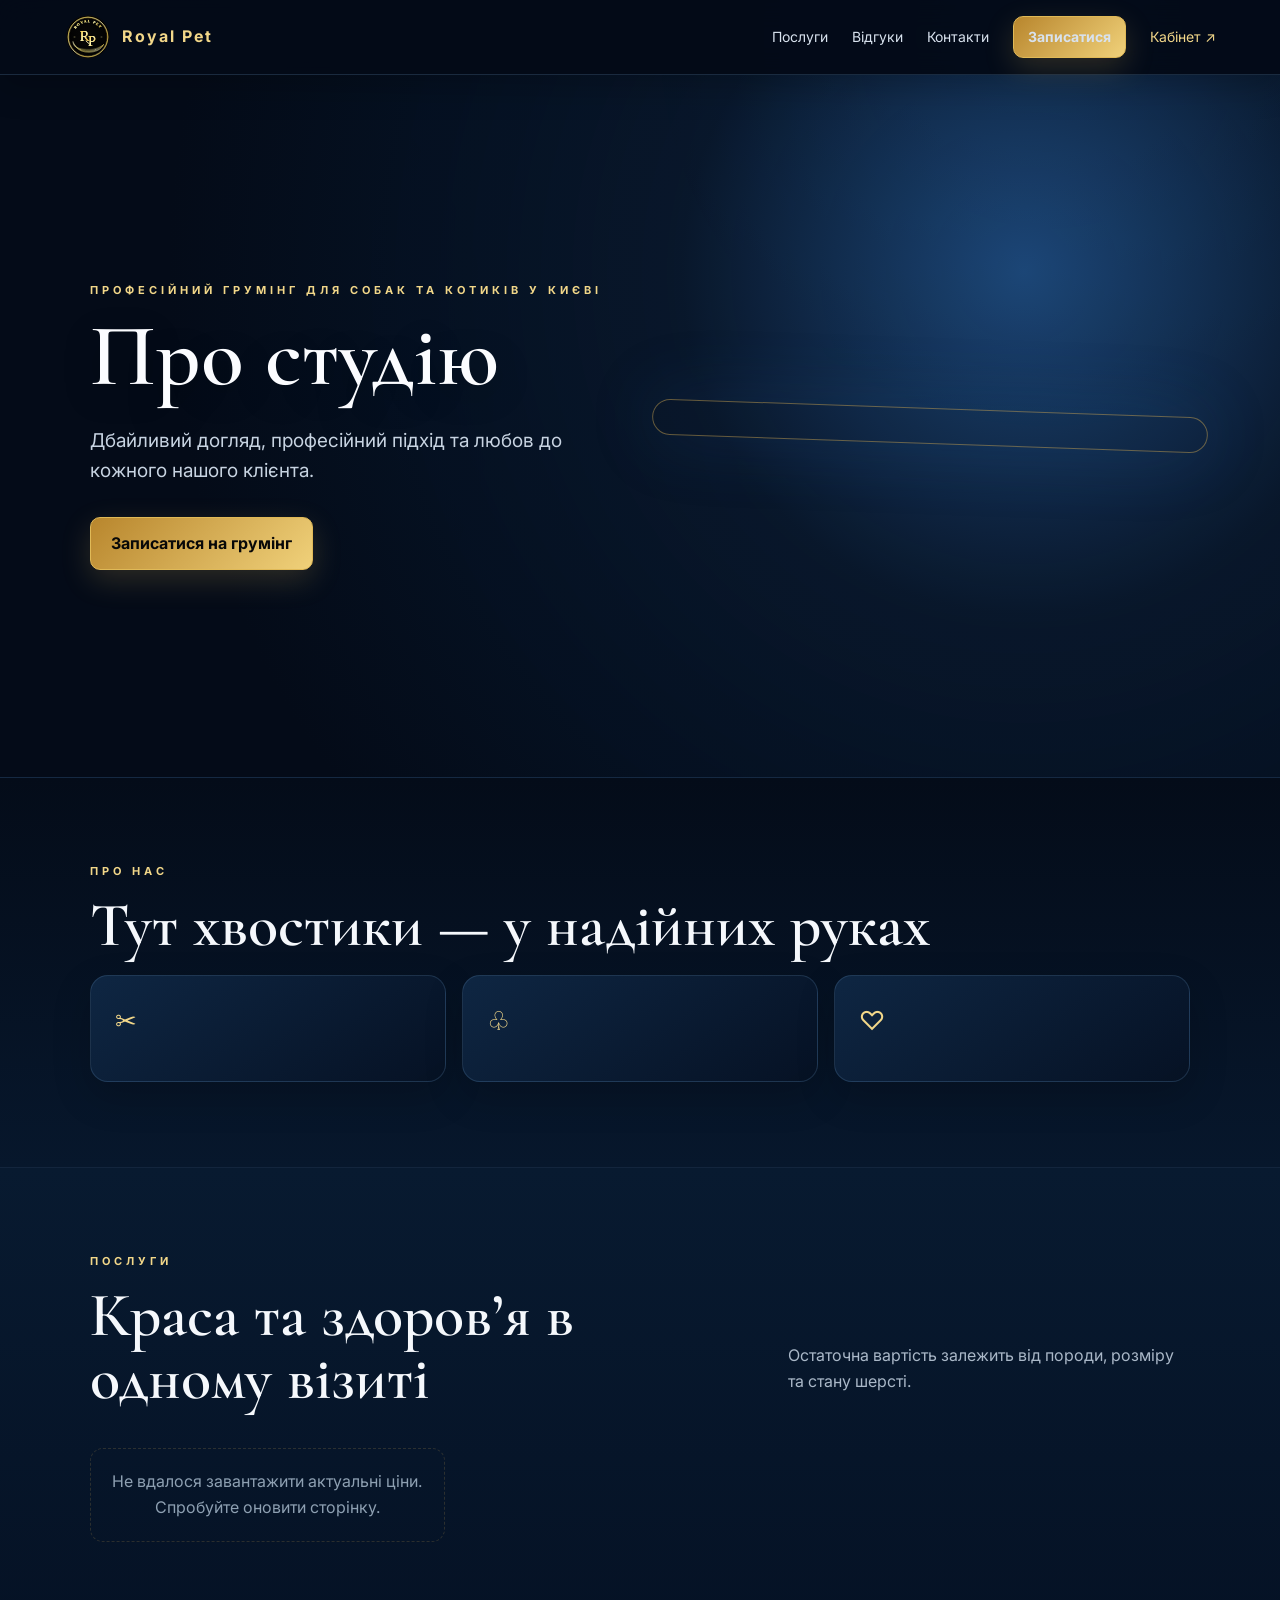
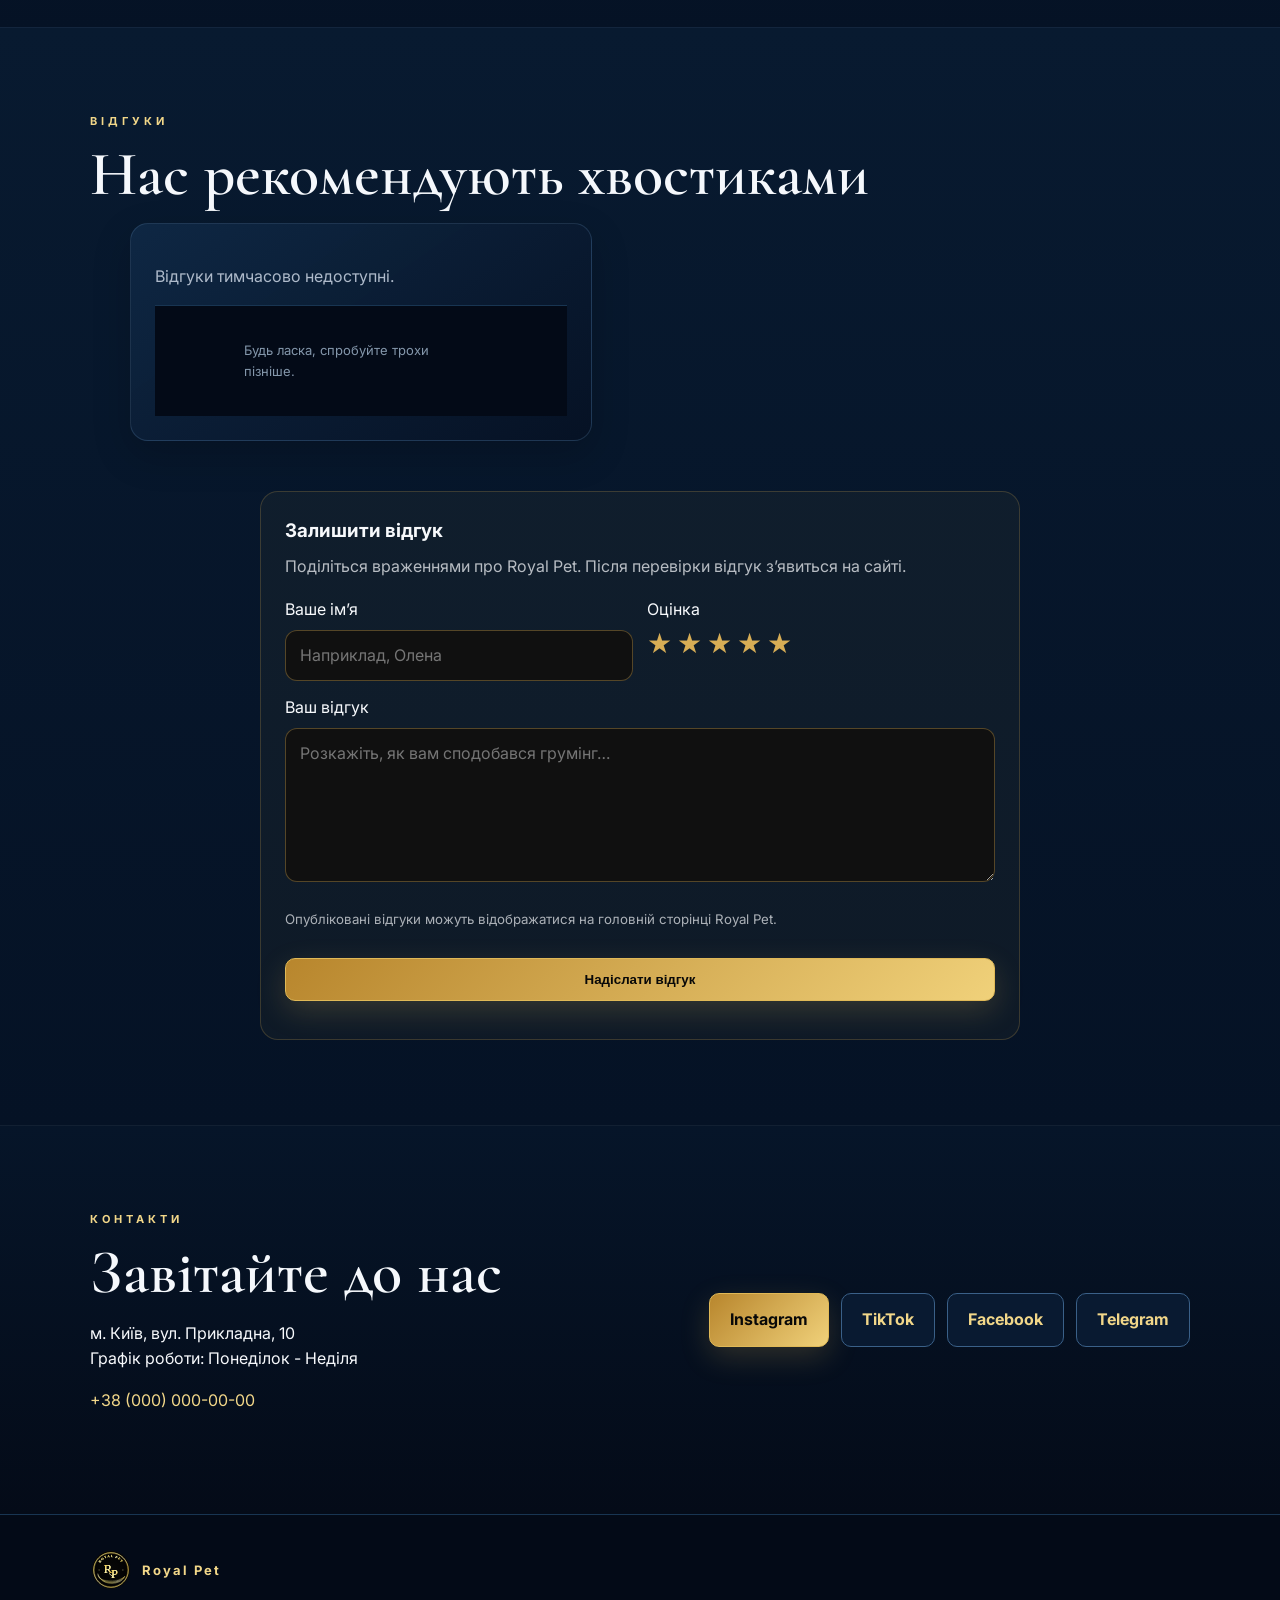
==== index.html @ cdf6d968 "Use the new Royal Pet logo consistently on the site" ====
<!doctype html><html lang="uk"><head><meta charset="utf-8"><meta name="viewport" content="width=device-width,initial-scale=1"><meta name="description" content="Royal Pet — професійний грумінг для собак та котиків у Києві. Дбайливий догляд, професійний підхід та запис онлайн."><meta name="theme-color" content="#040B18"><meta name="color-scheme" content="dark"><link rel="canonical" href="./"><link rel="icon" href="assets/royal-pet-logo.svg" type="image/svg+xml"><title>Royal Pet — грумінг-студія для собак та котиків у Києві</title><link rel="stylesheet" href="style.css"><link rel="stylesheet" href="sapphire-home.css"><link rel="stylesheet" href="services/services-pages.css"></head><body><header class="header"><a class="logo" href="#home" aria-label="На головну"><img src="assets/royal-pet-logo.svg" alt="Royal Pet" decoding="async"><span data-site-name>Royal Pet</span></a><button class="menu-button" aria-label="Відкрити меню" aria-expanded="false">☰</button><nav class="nav" aria-label="Основна навігація"><a href="#services">Послуги</a><a href="#reviews">Відгуки</a><a href="#contacts">Контакти</a><a class="button button-small" href="booking/">Записатися</a><a class="cabinet-link" href="cabinet/">Кабінет ↗</a></nav></header><main><section class="hero" id="home"><div class="hero-copy"><p class="eyebrow"><span data-home-subtitle>Професійний грумінг для собак та котиків</span> <span data-site-location>у Києві</span></p><h1 data-home-title>Грумінг, який дарує улюбленцю красу та комфорт.</h1><p class="lead" data-home-description>Дбайливий догляд, професійний підхід та любов до кожного нашого клієнта.</p><div class="hero-actions"><a class="button" data-home-button href="booking/">Записатися на грумінг</a></div></div><div class="hero-photo"><div class="hero-photo-placeholder" aria-label="Головне фото Royal Pet"></div></div></section><section class="section about" aria-labelledby="about-title"><div><p class="eyebrow" data-about-label>Про нас</p><h2 id="about-title" data-about-title>Тут хвостики — у надійних руках</h2></div><p class="section-text" data-about-text>Дбайливий догляд та професійний підхід.</p><div class="benefits"><article><div class="icon">✂</div><h3>Професійний догляд</h3><p>Акуратний грумінг з увагою до деталей.</p></article><article><div class="icon">♧</div><h3>Комфорт улюбленця</h3><p>Спокійна атмосфера та делікатний підхід.</p></article><article><div class="icon">♡</div><h3>Любов до кожного</h3><p>Піклуємося про хвостик так, як про свого.</p></div></section><section class="section tint" id="services" aria-labelledby="services-title"><div class="section-heading"><div><p class="eyebrow">Послуги</p><h2 id="services-title">Краса та здоров’я в одному візиті</h2></div><p>Остаточна вартість залежить від породи, розміру та стану шерсті.</p></div><div class="service-grid" data-services><article class="service-card"><div class="service-card-content"><h3>Завантаження послуг…</h3><p>Завантажуємо актуальні послуги Royal Pet.</p></div></article></div></section><section class="section testimonials tint" id="reviews" aria-labelledby="reviews-title"><p class="eyebrow">Відгуки</p><h2 id="reviews-title">Нас рекомендують хвостиками</h2><div class="review-grid" data-reviews><blockquote class="review-card"><p>Завантажуємо відгуки…</p></blockquote></div></section><section class="section contact" id="contacts" aria-labelledby="contacts-title"><div><p class="eyebrow">Контакти</p><h2 id="contacts-title">Завітайте до нас</h2><p data-contact-text>Будемо раді бачити вас та вашого улюбленця.</p><p><span data-contact-address-label>Адреса:</span> <span data-site-address>м. Київ, вул. Прикладна, 10</span><br><span data-contact-hours-label>Графік:</span> <span data-contact-hours-day>Понеділок - Неділя</span></p><p><span data-contact-phone-label>Телефон:</span> <a data-site-phone href="tel:+380000000000">+38 (000) 000-00-00</a></p></div><div class="contact-actions"><a class="button" data-site-instagram href="https://instagram.com" target="_blank" rel="noopener">Instagram</a><a class="outline-button" data-site-tiktok href="#" target="_blank" rel="noopener">TikTok</a><a class="outline-button" data-site-facebook href="#" target="_blank" rel="noopener">Facebook</a><a class="outline-button" data-site-telegram href="https://t.me" target="_blank" rel="noopener">Telegram</a></div></section></main><footer><a class="logo" href="#home"><img src="assets/royal-pet-logo.svg" alt="Royal Pet" decoding="async"><span data-site-name>Royal Pet</span></a><p data-footer-text>Royal Pet — грумінг-студія</p><p data-footer-description>Професійний догляд для собак та котиків.</p><p data-footer-copyright>© Royal Pet</p></footer><script>window.ROYAL_PET_ADMIN_API='https://royal-pet-admin-api.dolanhash1.workers.dev';</script><script src="review-form.js?v=2"></script><script src="home-live-sync.js?v=7"></script><script src="home-reviews.js?v=1"></script><script src="services/home-services-tabs.js?v=7"></script><script src="mobile-site-actions.js?v=2"></script></body></html>
---- style.css ----
@import url('https://fonts.googleapis.com/css2?family=Cormorant+Garamond:wght@500;600;700&family=Inter:wght@400;500;600;700&display=swap');
:root{--bg:#070707;--surface:#101010;--surface2:#151515;--line:#29231a;--text:#f6f0e3;--muted:#a9a094;--gold:#d7ad55;--gold2:#f2d789;--coral:#d7ad55;--sage-dark:#070707;--primary:#070707;--accent:#d7ad55}*{box-sizing:border-box}html{scroll-behavior:smooth}body{margin:0;background:var(--bg);color:var(--text);font-family:Inter,Arial,sans-serif;line-height:1.6}a{color:inherit}.header{position:sticky;top:0;z-index:20;display:flex;align-items:center;justify-content:space-between;padding:13px 5vw;background:#070707eF;border-bottom:1px solid var(--line);backdrop-filter:blur(14px)}.logo{display:flex;align-items:center;gap:10px;text-decoration:none;color:var(--gold2);font-weight:700;letter-spacing:2px}.logo img{width:48px;height:48px;object-fit:contain;border-radius:50%}.nav{display:flex;align-items:center;gap:24px}.nav a{text-decoration:none;color:#d7d0c3;font-size:14px}.nav a:hover{color:var(--gold2)}.cabinet-link{color:var(--gold2)!important}.menu-button{display:none;background:none;border:1px solid var(--line);color:var(--gold2);border-radius:9px;padding:8px 11px}.button,.outline-button{display:inline-flex;align-items:center;justify-content:center;text-decoration:none;border-radius:10px;padding:13px 20px;font-weight:700;cursor:pointer;transition:.2s}.button{background:linear-gradient(135deg,#b8862d,#f0d17a);color:#080808;border:1px solid #e0b957;box-shadow:0 8px 25px #0008}.button:hover{transform:translateY(-1px);filter:brightness(1.05)}.outline-button{border:1px solid #6b542a;color:var(--gold2);background:#0c0b09}.button-small{padding:9px 14px}.text-link{color:var(--gold2);text-decoration:none}.hero{min-height:78vh;display:grid;grid-template-columns:1fr 1fr;gap:60px;align-items:center;padding:80px 7vw;background:radial-gradient(circle at 80% 30%,#342813 0,#0b0b0b 28%,#070707 65%)}.hero-copy{max-width:650px}.eyebrow{color:var(--gold);text-transform:uppercase;letter-spacing:4px;font-size:11px;font-weight:700;margin:0 0 13px}.hero h1,h2{font-family:'Cormorant Garamond',Georgia,serif;font-weight:600;line-height:1.02}.hero h1{font-size:clamp(52px,7vw,88px);margin:0 0 24px}.lead{font-size:19px;color:#c8c0b3;max-width:590px}.hero-actions{display:flex;gap:22px;align-items:center;margin-top:30px}.hero-photo{position:relative}.hero-photo:before{content:"";position:absolute;inset:-18px;border:1px solid #5a4321;border-radius:26px;transform:rotate(2deg)}.hero-photo img{position:relative;width:100%;height:520px;object-fit:cover;border-radius:22px;display:block;filter:saturate(.8) contrast(1.05)}.section{padding:85px 7vw;border-top:1px solid #181511}.tint{background:linear-gradient(180deg,#0d0d0d,#090909)}.section h2{font-size:clamp(38px,5vw,62px);margin:0;color:#f4ecdc}.section-text{color:#b9b0a2;max-width:820px;font-size:18px}.section-heading{display:flex;justify-content:space-between;gap:40px;align-items:end;margin-bottom:38px}.section-heading>p{max-width:420px;color:#9e9589}.benefits{display:grid;grid-template-columns:repeat(3,1fr);gap:16px}.benefits article,.service-card,.review-card{background:linear-gradient(145deg,#141414,#0c0c0c);border:1px solid var(--line);border-radius:18px;padding:24px}.benefits .icon{color:var(--gold);font-size:26px}.benefits h3,.service-card h3{font-family:'Cormorant Garamond',serif;font-size:27px;margin:8px 0}.benefits p,.service-card p,.review-card p{color:#aaa195}.service-grid{display:grid;grid-template-columns:repeat(3,1fr);gap:18px}.service-card{overflow:hidden;padding:0}.service-card-image{width:100%;height:220px;overflow:hidden}.service-card-image img{width:100%;height:100%;object-fit:cover}.service-card-content{padding:22px}.service-card-top{display:flex;justify-content:space-between;gap:12px}.service-card strong{color:var(--gold2);white-space:nowrap}.service-card-meta{display:flex;gap:10px;flex-wrap:wrap;color:#8f877b;font-size:12px}.gallery{display:grid;grid-template-columns:repeat(3,1fr);gap:16px}.portfolio-card{background:#0e0e0e;border:1px solid var(--line);border-radius:16px;overflow:hidden}.portfolio-card img{width:100%;height:300px;object-fit:cover;display:block}.portfolio-card h3,.portfolio-card p{padding:0 16px}.portfolio-card p{color:#999}.social-links{display:flex;gap:18px;flex-wrap:wrap}.review-grid{display:grid;grid-template-columns:repeat(2,1fr);gap:16px}.review-stars{color:var(--gold2);letter-spacing:3px}.review-card strong{color:#e8dcc5}.booking{display:grid;grid-template-columns:.8fr 1.2fr;gap:60px;background:radial-gradient(circle at 10% 20%,#21190d,#090909 40%)}.booking-intro .note{color:#756c60;font-size:12px}.booking-form{display:grid;grid-template-columns:1fr 1fr;gap:16px}.booking-form label,.booking-form legend{color:#d4cabc;font-size:13px}.booking-form input,.booking-form textarea{display:block;width:100%;margin-top:7px;background:#0a0a0a;border:1px solid #30291e;color:#f7f0e2;border-radius:10px;padding:13px;outline:none}.booking-form input:focus,.booking-form textarea:focus{border-color:#8b6a2e}.booking-form .full{grid-column:1/-1}.booking-form fieldset{border:1px solid var(--line);border-radius:13px;padding:16px}.booking-form fieldset label{display:block;margin:8px 0}.booking-form fieldset input{display:inline-block;width:auto;margin-right:8px}.contact{display:flex;justify-content:space-between;gap:40px;align-items:center}.contact a[data-site-phone]{color:var(--gold2);text-decoration:none}.contact-actions{display:flex;gap:12px;flex-wrap:wrap}.form-message{color:var(--gold2);min-height:24px}footer{display:flex;justify-content:space-between;align-items:center;gap:20px;padding:34px 7vw;border-top:1px solid var(--line);background:#050505;color:#8f887e;font-size:13px}footer .logo{color:var(--gold2)}footer .logo img{width:42px;height:42px}@media(max-width:900px){.nav{gap:12px}.hero{grid-template-columns:1fr}.hero-photo img{height:420px}.booking{grid-template-columns:1fr}.benefits,.service-grid{grid-template-columns:1fr 1fr}.gallery{grid-template-columns:1fr 1fr}.contact{display:block}.contact-actions{margin-top:25px}}@media(max-width:650px){html,body{width:100%;max-width:100%;overflow-x:hidden}.header{padding:10px 16px;min-width:0}.logo{min-width:0;max-width:70%}.logo span{min-width:0}.menu-button{display:block;flex:0 0 auto}.nav{display:none;position:absolute;top:69px;left:0;right:0;background:#080808;border-bottom:1px solid var(--line);padding:18px;flex-direction:column;align-items:stretch}.nav.open{display:flex}.nav a{word-break:break-word}.hero,.section{padding:50px 18px;min-width:0}.hero{gap:34px}.hero-copy,.section-heading,.booking-intro,.booking-form,.service-grid,.review-grid,.gallery,.benefits,.contact,footer{min-width:0;max-width:100%}.hero h1{font-size:clamp(42px,13vw,52px);line-height:1.02;overflow-wrap:anywhere}.hero h1,h2,h3,p,strong,a,span,label,legend{overflow-wrap:anywhere;word-break:normal}.lead{font-size:17px;max-width:100%}.eyebrow{letter-spacing:2.5px}.hero-actions{flex-direction:column;align-items:stretch;gap:12px}.hero-actions .button,.hero-actions .text-link{max-width:100%}.hero-photo img{height:min(82vw,420px);min-height:260px}.section h2{font-size:clamp(36px,11vw,48px);line-height:1.05}.section-text{font-size:16px}.section-heading{display:block}.section-heading>p{max-width:100%;margin-top:16px}.benefits,.service-grid,.gallery,.review-grid,.booking-form{grid-template-columns:1fr}.benefits article,.service-card,.review-card{padding:20px;min-width:0}.service-card-top{display:block}.service-card h3{font-size:26px}.service-card strong{display:block;white-space:normal;margin-top:8px}.service-card-content{padding:18px}.service-card-image{height:min(60vw,260px)}.portfolio-card img{height:min(72vw,320px)}.social-links{gap:12px 18px}.review-card p{overflow-wrap:anywhere}.booking-form{gap:14px}.booking-form label{min-width:0}.booking-form input,.booking-form textarea,.booking-form select,.booking-form button{max-width:100%;min-width:0}.booking-form textarea{resize:vertical}.booking-form fieldset{min-width:0}.rp-booking-note{font-size:.82rem!important;overflow-wrap:anywhere}.booking-summary{min-width:0;overflow-wrap:anywhere}.booking-picker,.service-menu,.service-option{min-width:0;max-width:100%}.service-toggle{white-space:normal;overflow-wrap:anywhere}.service-menu{max-height:240px}.service-option{align-items:flex-start}.service-option small{margin-left:auto;flex:0 0 auto;white-space:normal;text-align:right}.contact-actions{display:flex;flex-direction:column;align-items:stretch}.contact-actions .button,.contact-actions .outline-button{width:100%;max-width:100%}.contact p{overflow-wrap:anywhere}.form-message{overflow-wrap:anywhere}footer{padding:24px 18px;display:block}footer>*{margin:10px 0}.footer .logo,.logo span:last-child{display:none}.logo img{width:44px;height:44px}}

/* Luxury dark sapphire palette */
:root{--bg:#040B18;--surface:#08152A;--surface2:#0D1F38;--line:#1A3354;--text:#F5F7FB;--muted:#A8B4C5;--sage-dark:#040B18;--primary:#071225;--accent:#D7AD55}
body{background:var(--bg)}
.header{background:rgba(4,11,24,.94)}
.nav{background:transparent}
.hero{background:radial-gradient(circle at 80% 30%,#16345d 0,#09172b 30%,#040B18 70%)}
.section{border-top-color:#122846}
.tint{background:linear-gradient(180deg,#08152A,#050D1C)}
.benefits article,.service-card,.review-card{background:linear-gradient(145deg,#0D1F38,#071225);border-color:#1A3354}
.portfolio-card{background:#09172B;border-color:#1A3354}
.booking{background:radial-gradient(circle at 10% 20%,#16345d,#071225 42%)}
.booking-form input,.booking-form textarea{background:#061126;border-color:#1A3354}
.outline-button{background:#08152A;border-color:#35537C}
footer{background:#030916;border-top-color:#122846}
@media(max-width:650px){.nav{background:#061126}.header{background:rgba(4,11,24,.97)}}
---- sapphire-home.css ----
:root{--rp-sapphire:#040B18;--rp-navy:#07152A;--rp-blue:#0D2744;--rp-blue2:#153A63;--rp-line:#294B6D;--rp-gold:#D7AD55;--rp-gold2:#F2D789;--rp-white:#F7F9FC;--rp-muted:#AAB8C8}body{background:var(--rp-sapphire)!important;color:var(--rp-white)!important}body:before{content:"";position:fixed;inset:0;pointer-events:none;z-index:-1;background:radial-gradient(circle at 82% 4%,rgba(35,88,150,.18),transparent 29%),radial-gradient(circle at 8% 42%,rgba(22,58,100,.11),transparent 31%)}.header{background:rgba(4,11,24,.9)!important;border-bottom-color:rgba(103,146,187,.24)!important;box-shadow:0 10px 35px rgba(0,0,0,.22)}.nav a{color:#D8E2EE}.nav a:hover,.logo,.cabinet-link{color:var(--rp-gold2)!important}.menu-button{background:#091A31!important;border-color:#355A82!important;color:var(--rp-gold2)!important}.hero{background:radial-gradient(circle at 80% 28%,rgba(36,89,149,.74),rgba(12,31,55,.62) 30%,rgba(5,17,34,.96) 54%,#040B18 75%)!important}.hero h1{color:#FBFCFF;text-shadow:0 10px 34px rgba(0,0,0,.28)}.lead{color:#C7D3E1}.hero-photo:before{border-color:rgba(215,173,85,.45);box-shadow:0 0 70px rgba(35,88,150,.24)}.hero-photo img{border-color:rgba(131,165,201,.2);box-shadow:0 24px 70px rgba(0,0,0,.38)}.section{border-top-color:rgba(78,116,153,.2)!important}.about{background:linear-gradient(180deg,#040C19,#07172C)!important}.tint{background:linear-gradient(180deg,#081A30,#051225)!important}.section h2{color:#F5F8FC}.section-text,.section-heading>p{color:var(--rp-muted)}.benefits article,.service-card,.review-card,.portfolio-card{background:linear-gradient(145deg,rgba(15,40,69,.95),rgba(6,18,36,.98))!important;border-color:rgba(75,112,151,.32)!important;box-shadow:0 14px 38px rgba(0,0,0,.18)}.benefits article:hover{border-color:rgba(215,173,85,.32)!important;transform:translateY(-3px)}.benefits h3,.service-card h3{color:#F0F4F9}.benefits p,.service-card p,.review-card p,.portfolio-card p{color:#AEBACA}.service-card-image{background:#071629}.service-card strong,.review-stars,.eyebrow,.benefits .icon{color:var(--rp-gold2)!important}.service-card-meta{color:#8CA1B7}.portfolio-card{overflow:hidden}.booking{background:radial-gradient(circle at 10% 20%,rgba(33,81,137,.58),transparent 36%),linear-gradient(135deg,#07162C,#040F20)!important}.booking-intro .note{color:#879AAD}.booking-form input,.booking-form textarea,.booking-form select{background:#061426!important;border-color:#2A4C6D!important;color:#F4F7FB!important}.booking-form input:focus,.booking-form textarea:focus,.booking-form select:focus{border-color:#7194B7!important;box-shadow:0 0 0 3px rgba(80,123,166,.12)}.booking-form fieldset{background:rgba(9,30,55,.5);border-color:rgba(74,111,151,.36)}.outline-button{background:#091A31!important;border-color:#3A6088!important;color:var(--rp-gold2)!important}.contact{background:linear-gradient(180deg,#061529,#040B18)!important}.contact-actions .outline-button:hover,.outline-button:hover{border-color:var(--rp-gold)!important}.contact a[data-site-phone]{color:var(--rp-gold2)!important}footer{background:#030A17!important;border-top-color:#183552!important;color:#8497AB!important}.home-animal-tab{background:linear-gradient(145deg,#0D2744,#07172C)!important;border-color:#2C4D6E!important;color:#AEBCCE!important}.home-animal-tab.active{background:linear-gradient(145deg,#184574,#0A1D34)!important;border-color:rgba(215,173,85,.58)!important;color:var(--rp-gold2)!important;box-shadow:0 12px 28px rgba(0,0,0,.24)}.home-dog-group{background:linear-gradient(145deg,#0E2948,#06182F)!important;border-color:rgba(76,113,152,.36)!important}.home-dog-group.open{border-color:rgba(215,173,85,.38)!important}.home-dog-group-panel{background:rgba(3,12,24,.38)!important;border-top-color:rgba(74,110,150,.22)!important}.home-service-item{background:linear-gradient(145deg,#112F50,#07182F)!important;border-color:rgba(78,115,153,.3)!important}.home-service-body h4{color:#F0F4F9!important}.home-service-body p{color:#9FB0C1!important}.home-dog-group-btn b{color:#F0F4F9!important}.home-dog-group-btn small{color:#94A8BB!important}.home-dog-group-count{background:rgba(215,173,85,.09)!important;border-color:rgba(215,173,85,.22)!important;color:var(--rp-gold)!important}.home-service-empty{color:#8EA0B2!important;border-color:rgba(215,173,85,.18)!important}.button{box-shadow:0 10px 30px rgba(215,173,85,.2)!important}@media(max-width:650px){.nav{background:#061426!important;border-bottom-color:#274967!important}.header{background:rgba(4,11,24,.96)!important}.hero,.section{padding-left:18px;padding-right:18px}.home-animal-tab{padding:12px 10px}.hero-photo img{box-shadow:0 18px 45px rgba(0,0,0,.35)}}
---- services/services-pages.css ----
.service-category-grid{display:grid;grid-template-columns:repeat(2,minmax(0,1fr));gap:18px}.service-category-card{position:relative;display:flex;flex-direction:column;justify-content:space-between;min-height:245px;padding:28px;text-decoration:none;background:linear-gradient(145deg,#141414,#0b0b0b);border:1px solid var(--line);border-radius:20px;transition:transform .2s,border-color .2s,background .2s}.service-category-card:hover{transform:translateY(-3px);border-color:#6b542a;background:linear-gradient(145deg,#181818,#0c0c0c)}.service-category-number{color:var(--gold);font-size:13px;letter-spacing:3px;margin-bottom:30px}.service-category-card h3{font-family:'Cormorant Garamond',serif;font-size:34px;line-height:1.05;margin:0 0 12px}.service-category-card p{color:#aaa195;max-width:540px;margin:0}.service-category-arrow{margin-top:28px;color:var(--gold2);font-weight:700}.service-category-hero{padding:82px 7vw 60px;background:radial-gradient(circle at 15% 20%,#21190d,#090909 45%);border-bottom:1px solid #181511}.service-category-hero h1{font-family:'Cormorant Garamond',Georgia,serif;font-weight:600;font-size:clamp(48px,7vw,84px);line-height:1;margin:0 0 18px}.service-category-hero>p:not(.eyebrow){color:#b9b0a2;max-width:720px;font-size:18px;margin:0 0 25px}.service-category-list-section{padding:55px 7vw 85px}.service-category-list{display:grid;grid-template-columns:repeat(2,minmax(0,1fr));gap:16px}.breed-price-card{overflow:hidden;background:linear-gradient(145deg,#141414,#0c0c0c);border:1px solid var(--line);border-radius:18px}.breed-price-image{height:220px;overflow:hidden}.breed-price-image img{width:100%;height:100%;object-fit:cover;display:block}.breed-price-body{padding:22px}.breed-price-body h2{font-family:'Cormorant Garamond',serif;font-size:30px;margin:0 0 8px}.breed-price-body p{color:#aaa195;margin:0 0 16px}.breed-price-body strong{display:block;color:var(--gold2);font-size:20px}.service-loading,.service-empty{padding:24px;border:1px solid var(--line);border-radius:16px;background:#0e0e0e;color:#aaa195}@media(max-width:800px){.service-category-grid,.service-category-list{grid-template-columns:1fr}}@media(max-width:650px){.service-category-card{min-height:205px;padding:22px}.service-category-card h3{font-size:30px}.service-category-hero{padding:55px 18px 45px}.service-category-list-section{padding:40px 18px 60px}.breed-price-image{height:190px}.breed-price-body{padding:19px}}
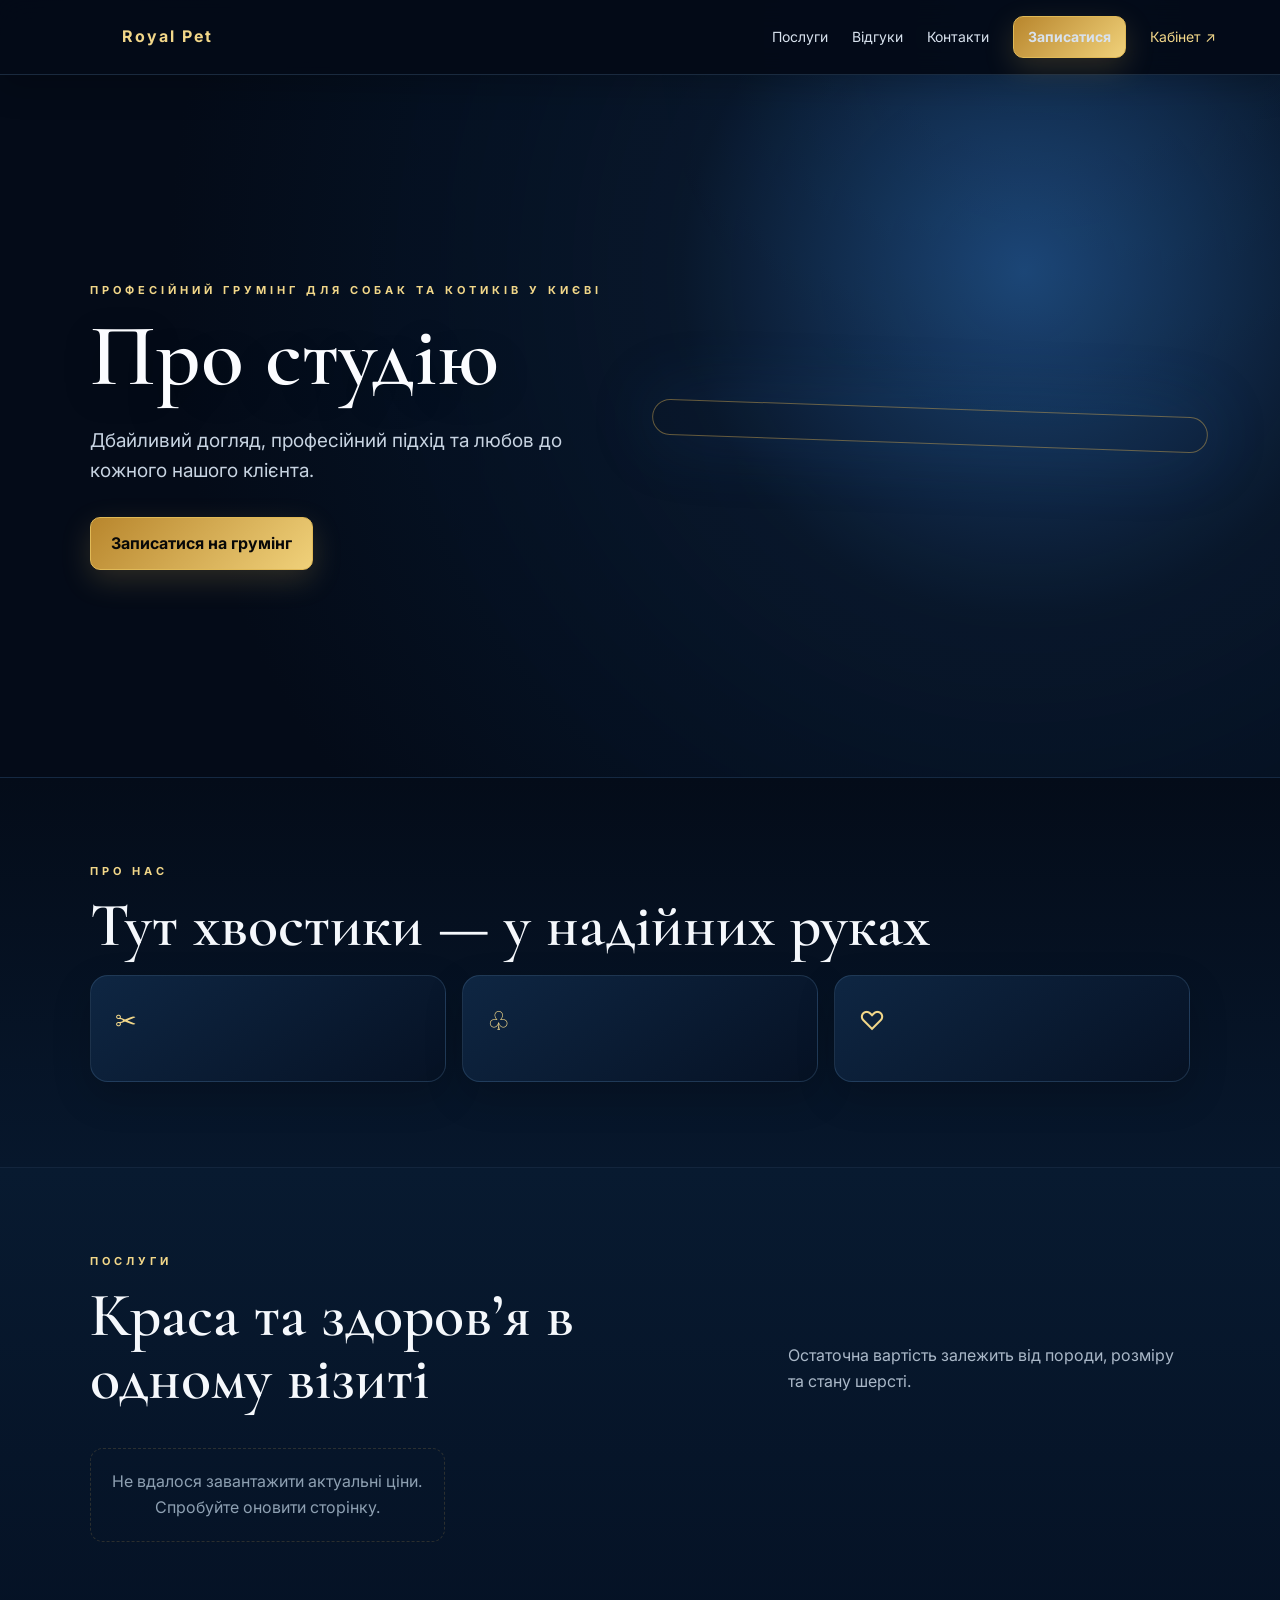
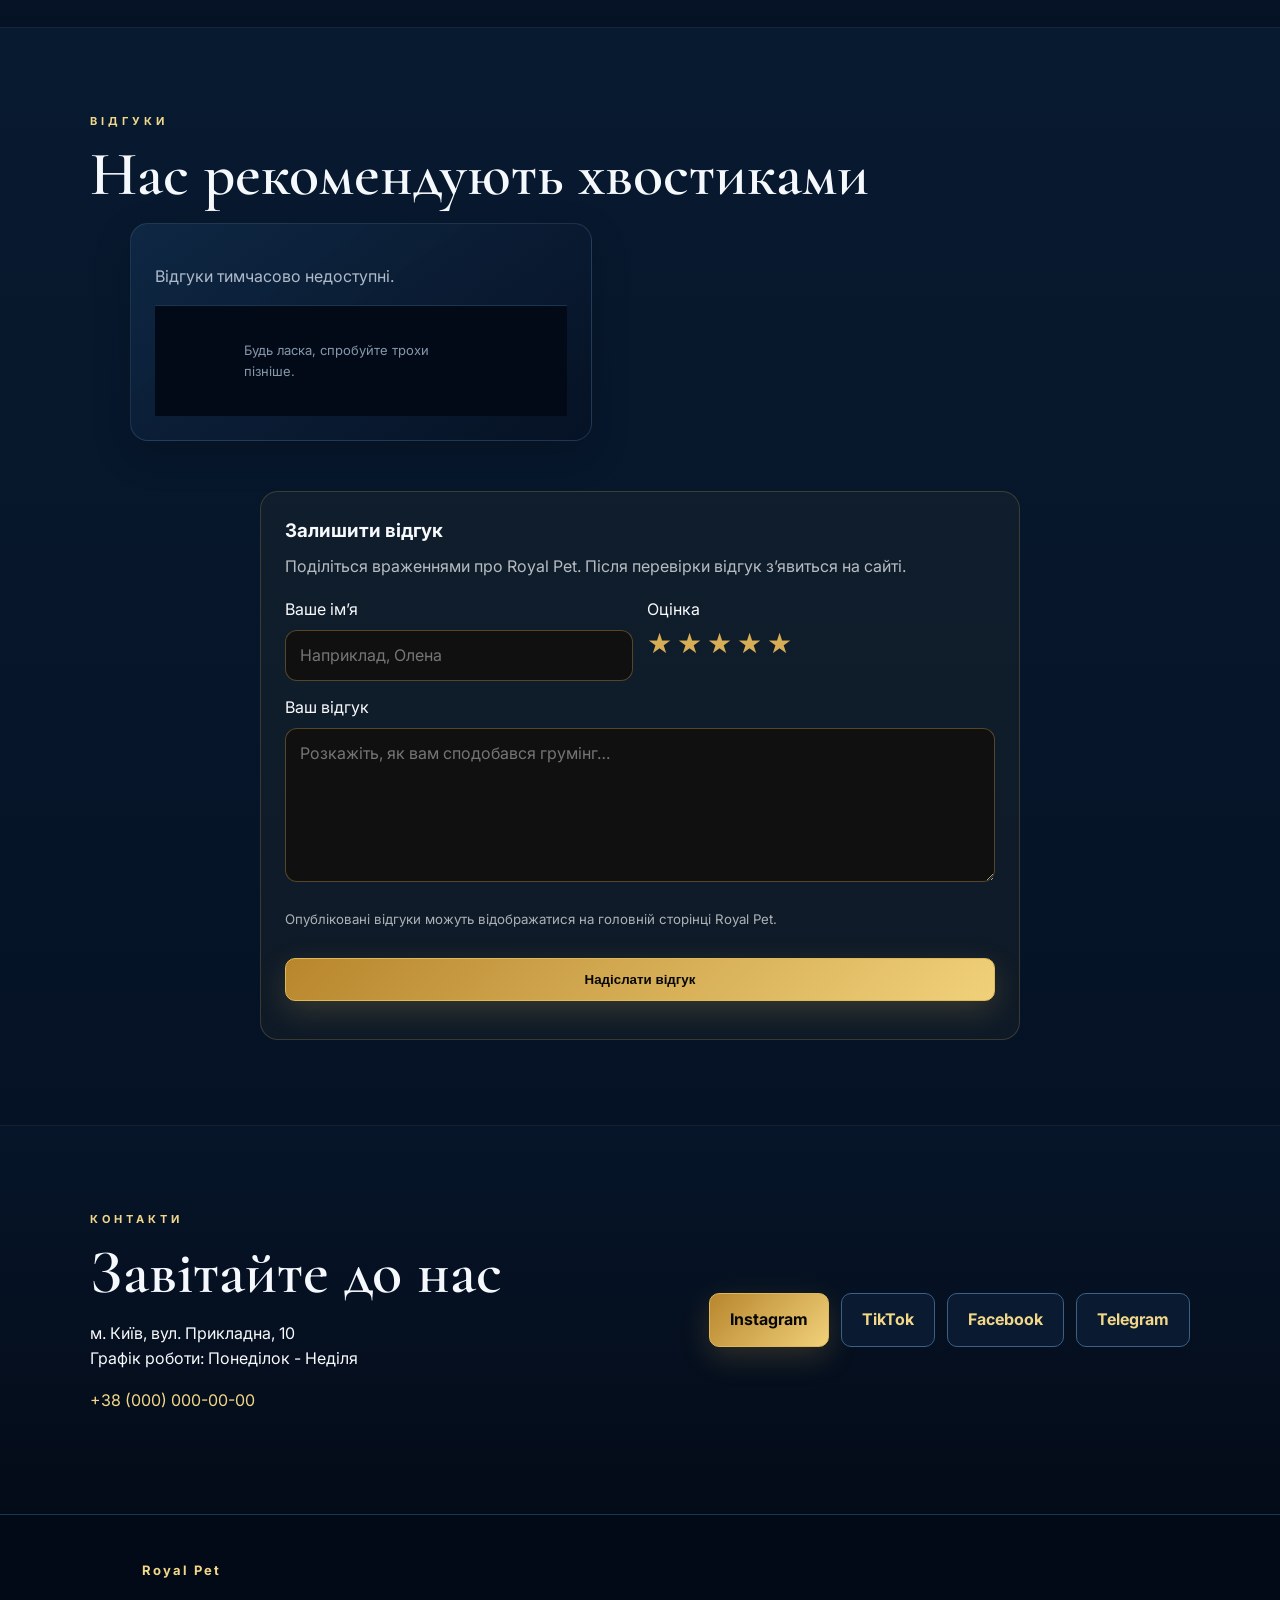
==== commit 398e79b5: "Use the original Royal Pet logo on header, footer and favicon" ====
--- a/index.html
+++ b/index.html
@@ -1 +1 @@
-<!doctype html><html lang="uk"><head><meta charset="utf-8"><meta name="viewport" content="width=device-width,initial-scale=1"><meta name="description" content="Royal Pet — професійний грумінг для собак та котиків у Києві. Дбайливий догляд, професійний підхід та запис онлайн."><meta name="theme-color" content="#040B18"><meta name="color-scheme" content="dark"><link rel="canonical" href="./"><link rel="icon" href="assets/royal-pet-logo.svg" type="image/svg+xml"><title>Royal Pet — грумінг-студія для собак та котиків у Києві</title><link rel="stylesheet" href="style.css"><link rel="stylesheet" href="sapphire-home.css"><link rel="stylesheet" href="services/services-pages.css"></head><body><header class="header"><a class="logo" href="#home" aria-label="На головну"><img src="assets/royal-pet-logo.svg" alt="Royal Pet" decoding="async"><span data-site-name>Royal Pet</span></a><button class="menu-button" aria-label="Відкрити меню" aria-expanded="false">☰</button><nav class="nav" aria-label="Основна навігація"><a href="#services">Послуги</a><a href="#reviews">Відгуки</a><a href="#contacts">Контакти</a><a class="button button-small" href="booking/">Записатися</a><a class="cabinet-link" href="cabinet/">Кабінет ↗</a></nav></header><main><section class="hero" id="home"><div class="hero-copy"><p class="eyebrow"><span data-home-subtitle>Професійний грумінг для собак та котиків</span> <span data-site-location>у Києві</span></p><h1 data-home-title>Грумінг, який дарує улюбленцю красу та комфорт.</h1><p class="lead" data-home-description>Дбайливий догляд, професійний підхід та любов до кожного нашого клієнта.</p><div class="hero-actions"><a class="button" data-home-button href="booking/">Записатися на грумінг</a></div></div><div class="hero-photo"><div class="hero-photo-placeholder" aria-label="Головне фото Royal Pet"></div></div></section><section class="section about" aria-labelledby="about-title"><div><p class="eyebrow" data-about-label>Про нас</p><h2 id="about-title" data-about-title>Тут хвостики — у надійних руках</h2></div><p class="section-text" data-about-text>Дбайливий догляд та професійний підхід.</p><div class="benefits"><article><div class="icon">✂</div><h3>Професійний догляд</h3><p>Акуратний грумінг з увагою до деталей.</p></article><article><div class="icon">♧</div><h3>Комфорт улюбленця</h3><p>Спокійна атмосфера та делікатний підхід.</p></article><article><div class="icon">♡</div><h3>Любов до кожного</h3><p>Піклуємося про хвостик так, як про свого.</p></div></section><section class="section tint" id="services" aria-labelledby="services-title"><div class="section-heading"><div><p class="eyebrow">Послуги</p><h2 id="services-title">Краса та здоров’я в одному візиті</h2></div><p>Остаточна вартість залежить від породи, розміру та стану шерсті.</p></div><div class="service-grid" data-services><article class="service-card"><div class="service-card-content"><h3>Завантаження послуг…</h3><p>Завантажуємо актуальні послуги Royal Pet.</p></div></article></div></section><section class="section testimonials tint" id="reviews" aria-labelledby="reviews-title"><p class="eyebrow">Відгуки</p><h2 id="reviews-title">Нас рекомендують хвостиками</h2><div class="review-grid" data-reviews><blockquote class="review-card"><p>Завантажуємо відгуки…</p></blockquote></div></section><section class="section contact" id="contacts" aria-labelledby="contacts-title"><div><p class="eyebrow">Контакти</p><h2 id="contacts-title">Завітайте до нас</h2><p data-contact-text>Будемо раді бачити вас та вашого улюбленця.</p><p><span data-contact-address-label>Адреса:</span> <span data-site-address>м. Київ, вул. Прикладна, 10</span><br><span data-contact-hours-label>Графік:</span> <span data-contact-hours-day>Понеділок - Неділя</span></p><p><span data-contact-phone-label>Телефон:</span> <a data-site-phone href="tel:+380000000000">+38 (000) 000-00-00</a></p></div><div class="contact-actions"><a class="button" data-site-instagram href="https://instagram.com" target="_blank" rel="noopener">Instagram</a><a class="outline-button" data-site-tiktok href="#" target="_blank" rel="noopener">TikTok</a><a class="outline-button" data-site-facebook href="#" target="_blank" rel="noopener">Facebook</a><a class="outline-button" data-site-telegram href="https://t.me" target="_blank" rel="noopener">Telegram</a></div></section></main><footer><a class="logo" href="#home"><img src="assets/royal-pet-logo.svg" alt="Royal Pet" decoding="async"><span data-site-name>Royal Pet</span></a><p data-footer-text>Royal Pet — грумінг-студія</p><p data-footer-description>Професійний догляд для собак та котиків.</p><p data-footer-copyright>© Royal Pet</p></footer><script>window.ROYAL_PET_ADMIN_API='https://royal-pet-admin-api.dolanhash1.workers.dev';</script><script src="review-form.js?v=2"></script><script src="home-live-sync.js?v=7"></script><script src="home-reviews.js?v=1"></script><script src="services/home-services-tabs.js?v=7"></script><script src="mobile-site-actions.js?v=2"></script></body></html>+<!doctype html><html lang="uk"><head><meta charset="utf-8"><meta name="viewport" content="width=device-width,initial-scale=1"><meta name="description" content="Royal Pet — професійний грумінг для собак та котиків у Києві. Дбайливий догляд, професійний підхід та запис онлайн."><meta name="theme-color" content="#040B18"><meta name="color-scheme" content="dark"><link rel="canonical" href="./"><link rel="icon" href="assets/royal-pet-logo.svg?v=2" type="image/svg+xml"><title>Royal Pet — грумінг-студія для собак та котиків у Києві</title><link rel="stylesheet" href="style.css"><link rel="stylesheet" href="sapphire-home.css"><link rel="stylesheet" href="services/services-pages.css"></head><body><header class="header"><a class="logo" href="#home" aria-label="На головну"><img src="assets/royal-pet-logo.svg?v=2" alt="Royal Pet" decoding="async"><span data-site-name>Royal Pet</span></a><button class="menu-button" aria-label="Відкрити меню" aria-expanded="false">☰</button><nav class="nav" aria-label="Основна навігація"><a href="#services">Послуги</a><a href="#reviews">Відгуки</a><a href="#contacts">Контакти</a><a class="button button-small" href="booking/">Записатися</a><a class="cabinet-link" href="cabinet/">Кабінет ↗</a></nav></header><main><section class="hero" id="home"><div class="hero-copy"><p class="eyebrow"><span data-home-subtitle>Професійний грумінг для собак та котиків</span> <span data-site-location>у Києві</span></p><h1 data-home-title>Грумінг, який дарує улюбленцю красу та комфорт.</h1><p class="lead" data-home-description>Дбайливий догляд, професійний підхід та любов до кожного нашого клієнта.</p><div class="hero-actions"><a class="button" data-home-button href="booking/">Записатися на грумінг</a></div></div><div class="hero-photo"><div class="hero-photo-placeholder" aria-label="Головне фото Royal Pet"></div></div></section><section class="section about" aria-labelledby="about-title"><div><p class="eyebrow" data-about-label>Про нас</p><h2 id="about-title" data-about-title>Тут хвостики — у надійних руках</h2></div><p class="section-text" data-about-text>Дбайливий догляд та професійний підхід.</p><div class="benefits"><article><div class="icon">✂</div><h3>Професійний догляд</h3><p>Акуратний грумінг з увагою до деталей.</p></article><article><div class="icon">♧</div><h3>Комфорт улюбленця</h3><p>Спокійна атмосфера та делікатний підхід.</p></article><article><div class="icon">♡</div><h3>Любов до кожного</h3><p>Піклуємося про хвостик так, як про свого.</p></article></div></section><section class="section tint" id="services" aria-labelledby="services-title"><div class="section-heading"><div><p class="eyebrow">Послуги</p><h2 id="services-title">Краса та здоров’я в одному візиті</h2></div><p>Остаточна вартість залежить від породи, розміру та стану шерсті.</p></div><div class="service-grid" data-services><article class="service-card"><div class="service-card-content"><h3>Завантаження послуг…</h3><p>Завантажуємо актуальні послуги Royal Pet.</p></div></article></div></section><section class="section testimonials tint" id="reviews" aria-labelledby="reviews-title"><p class="eyebrow">Відгуки</p><h2 id="reviews-title">Нас рекомендують хвостиками</h2><div class="review-grid" data-reviews><blockquote class="review-card"><p>Завантажуємо відгуки…</p></blockquote></div></section><section class="section contact" id="contacts" aria-labelledby="contacts-title"><div><p class="eyebrow">Контакти</p><h2 id="contacts-title">Завітайте до нас</h2><p data-contact-text>Будемо раді бачити вас та вашого улюбленця.</p><p><span data-contact-address-label>Адреса:</span> <span data-site-address>м. Київ, вул. Прикладна, 10</span><br><span data-contact-hours-label>Графік:</span> <span data-contact-hours-day>Понеділок - Неділя</span></p><p><span data-contact-phone-label>Телефон:</span> <a data-site-phone href="tel:+380000000000">+38 (000) 000-00-00</a></p></div><div class="contact-actions"><a class="button" data-site-instagram href="https://instagram.com" target="_blank" rel="noopener">Instagram</a><a class="outline-button" data-site-tiktok href="#" target="_blank" rel="noopener">TikTok</a><a class="outline-button" data-site-facebook href="#" target="_blank" rel="noopener">Facebook</a><a class="outline-button" data-site-telegram href="https://t.me" target="_blank" rel="noopener">Telegram</a></div></section></main><footer><a class="logo" href="#home"><img src="assets/royal-pet-logo.svg?v=2" alt="Royal Pet" decoding="async"><span data-site-name>Royal Pet</span></a><p data-footer-text>Royal Pet — грумінг-студія</p><p data-footer-description>Професійний догляд для собак та котиків.</p><p data-footer-copyright>© Royal Pet</p></footer><script>window.ROYAL_PET_ADMIN_API='https://royal-pet-admin-api.dolanhash1.workers.dev';</script><script src="review-form.js?v=2"></script><script src="home-live-sync.js?v=7"></script><script src="home-reviews.js?v=1"></script><script src="services/home-services-tabs.js?v=7"></script><script src="mobile-site-actions.js?v=2"></script></body></html>
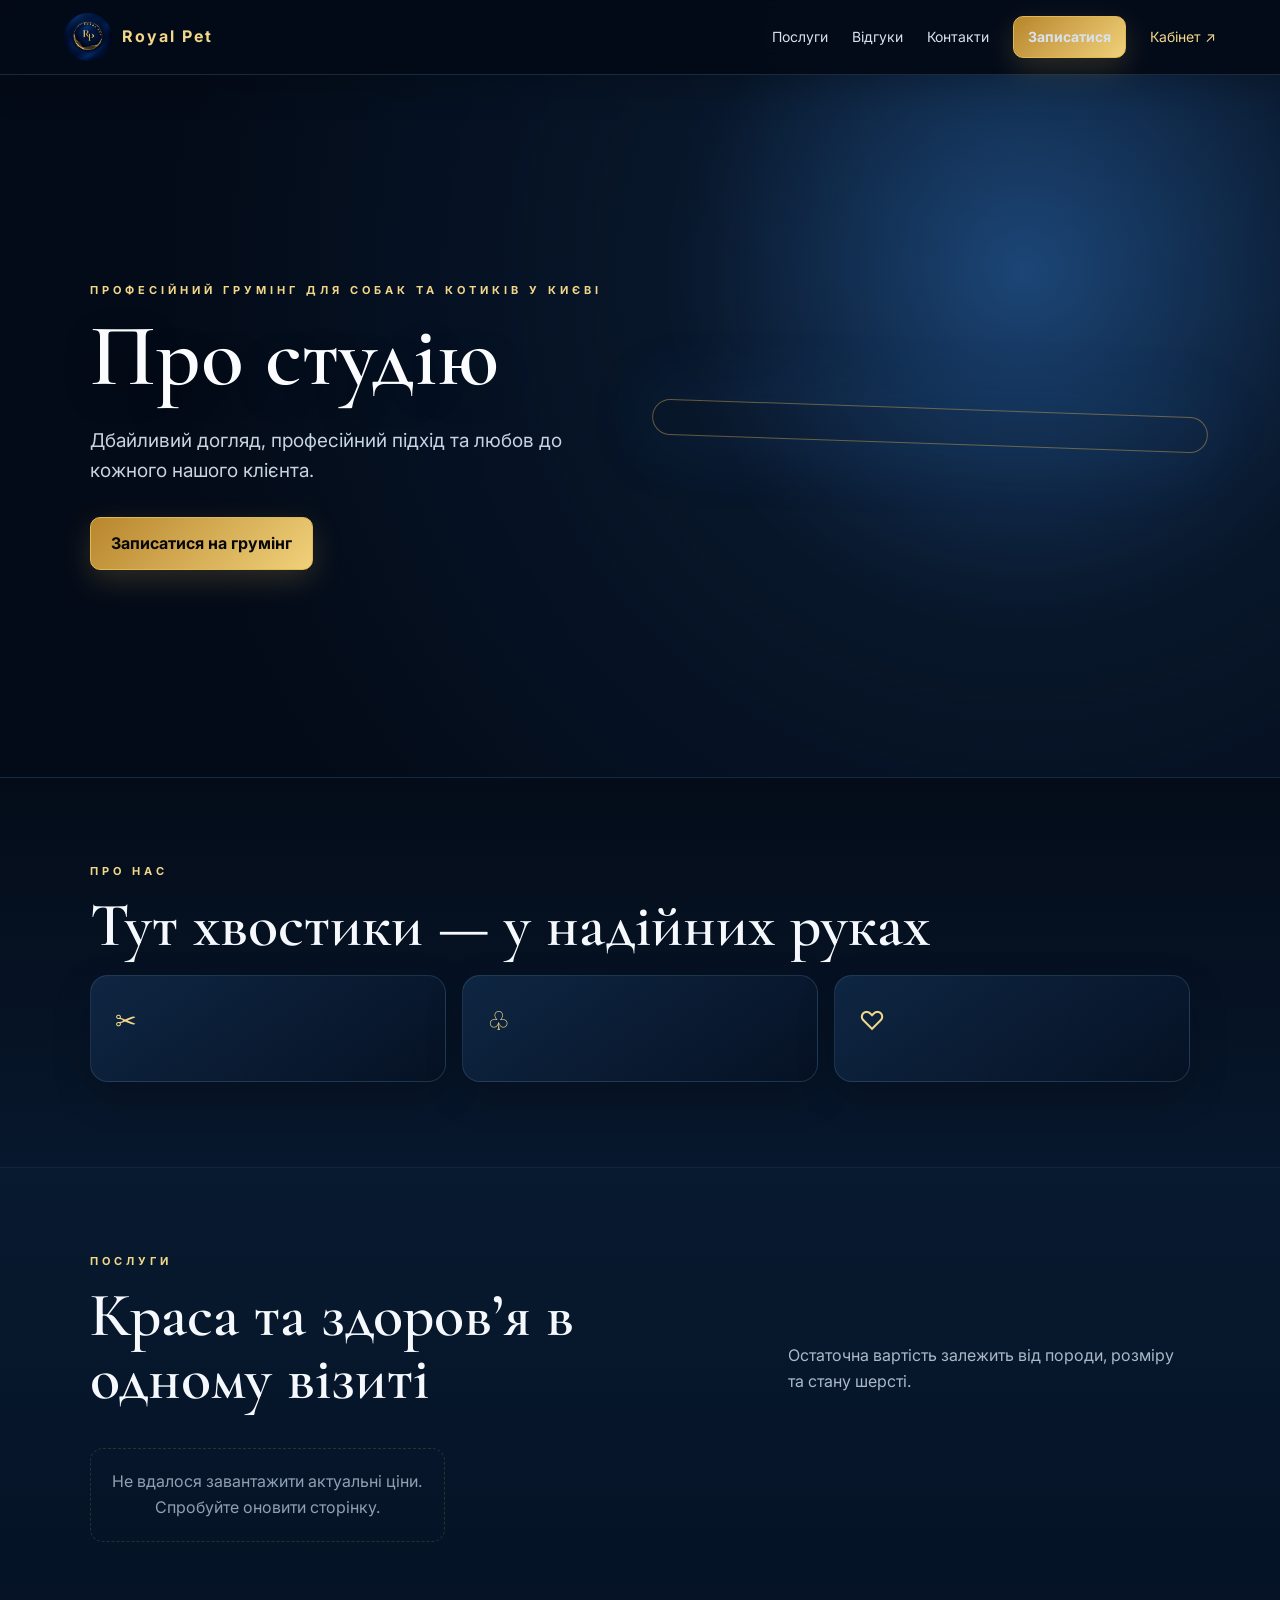
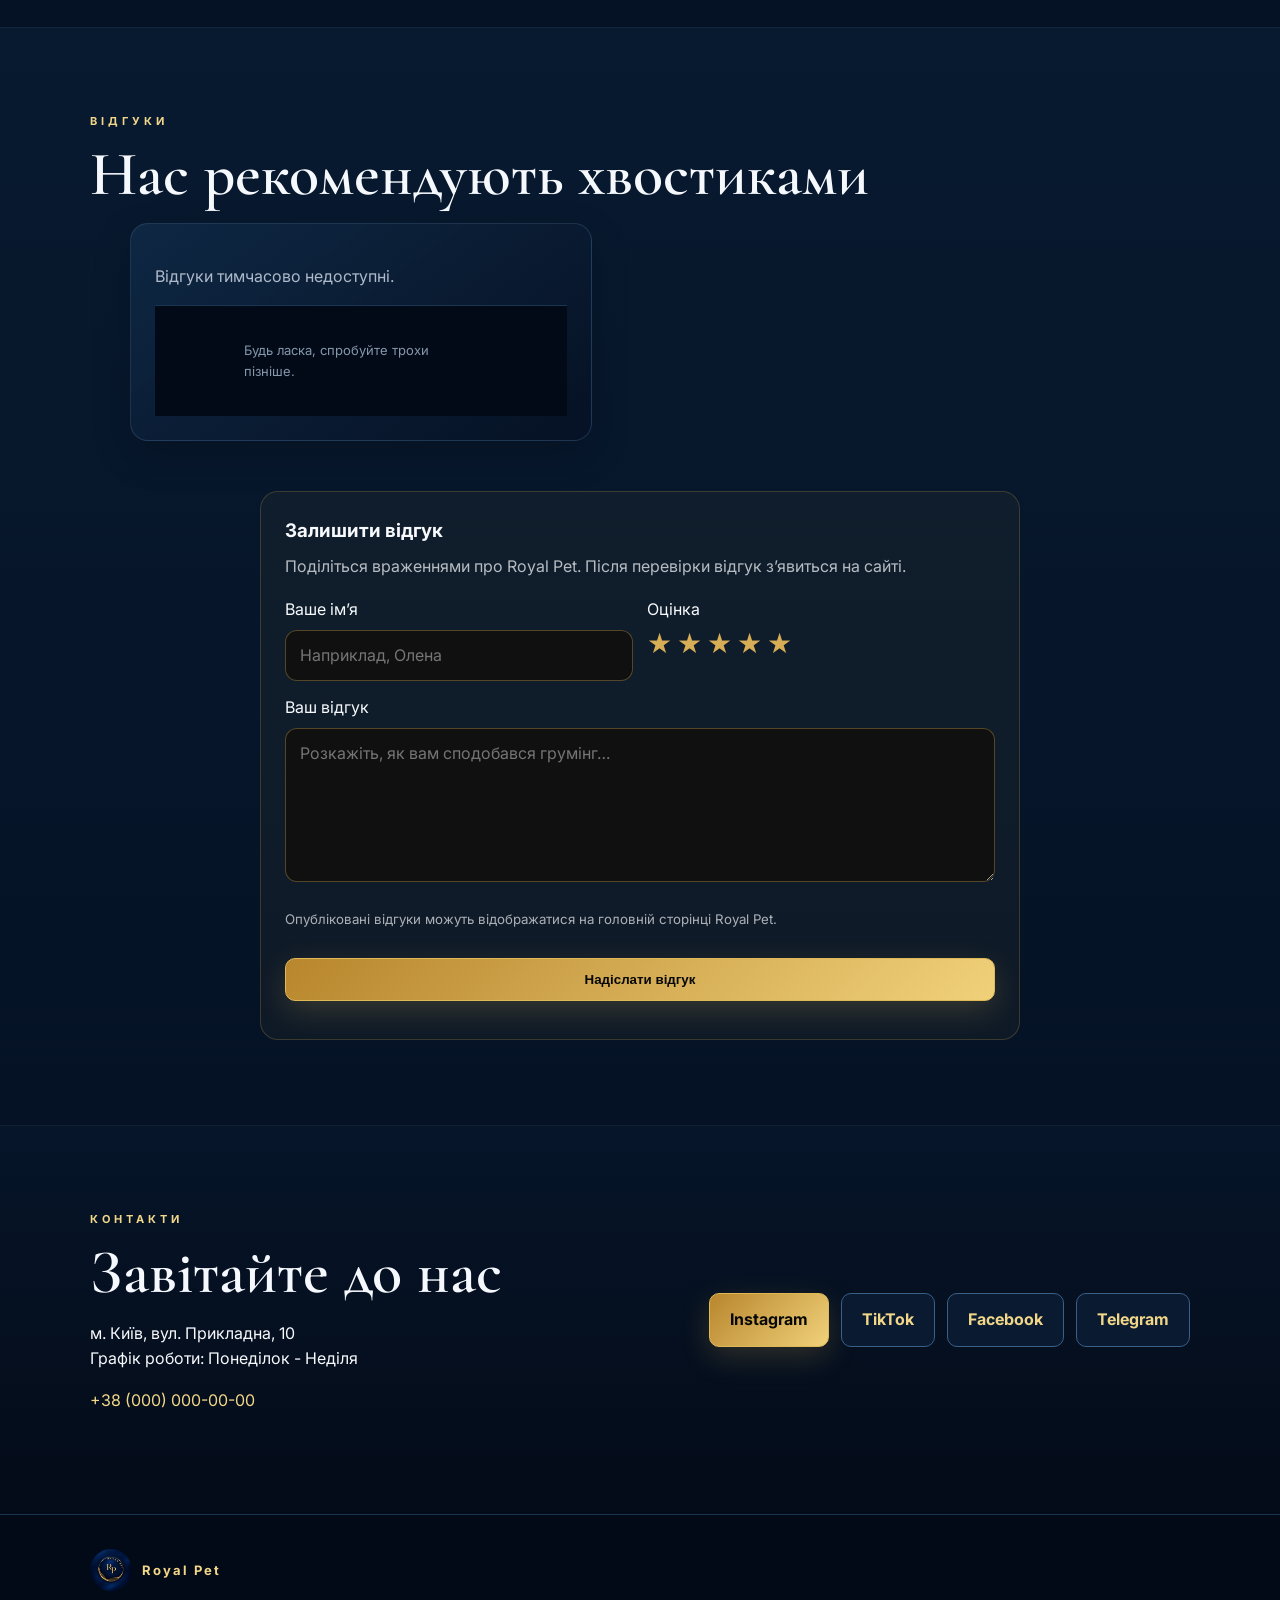
==== commit a94023a2: "Use original logo PNG directly on main site" ====
--- a/index.html
+++ b/index.html
@@ -1 +1 @@
-<!doctype html><html lang="uk"><head><meta charset="utf-8"><meta name="viewport" content="width=device-width,initial-scale=1"><meta name="description" content="Royal Pet — професійний грумінг для собак та котиків у Києві. Дбайливий догляд, професійний підхід та запис онлайн."><meta name="theme-color" content="#040B18"><meta name="color-scheme" content="dark"><link rel="canonical" href="./"><link rel="icon" href="assets/royal-pet-logo.svg?v=2" type="image/svg+xml"><title>Royal Pet — грумінг-студія для собак та котиків у Києві</title><link rel="stylesheet" href="style.css"><link rel="stylesheet" href="sapphire-home.css"><link rel="stylesheet" href="services/services-pages.css"></head><body><header class="header"><a class="logo" href="#home" aria-label="На головну"><img src="assets/royal-pet-logo.svg?v=2" alt="Royal Pet" decoding="async"><span data-site-name>Royal Pet</span></a><button class="menu-button" aria-label="Відкрити меню" aria-expanded="false">☰</button><nav class="nav" aria-label="Основна навігація"><a href="#services">Послуги</a><a href="#reviews">Відгуки</a><a href="#contacts">Контакти</a><a class="button button-small" href="booking/">Записатися</a><a class="cabinet-link" href="cabinet/">Кабінет ↗</a></nav></header><main><section class="hero" id="home"><div class="hero-copy"><p class="eyebrow"><span data-home-subtitle>Професійний грумінг для собак та котиків</span> <span data-site-location>у Києві</span></p><h1 data-home-title>Грумінг, який дарує улюбленцю красу та комфорт.</h1><p class="lead" data-home-description>Дбайливий догляд, професійний підхід та любов до кожного нашого клієнта.</p><div class="hero-actions"><a class="button" data-home-button href="booking/">Записатися на грумінг</a></div></div><div class="hero-photo"><div class="hero-photo-placeholder" aria-label="Головне фото Royal Pet"></div></div></section><section class="section about" aria-labelledby="about-title"><div><p class="eyebrow" data-about-label>Про нас</p><h2 id="about-title" data-about-title>Тут хвостики — у надійних руках</h2></div><p class="section-text" data-about-text>Дбайливий догляд та професійний підхід.</p><div class="benefits"><article><div class="icon">✂</div><h3>Професійний догляд</h3><p>Акуратний грумінг з увагою до деталей.</p></article><article><div class="icon">♧</div><h3>Комфорт улюбленця</h3><p>Спокійна атмосфера та делікатний підхід.</p></article><article><div class="icon">♡</div><h3>Любов до кожного</h3><p>Піклуємося про хвостик так, як про свого.</p></article></div></section><section class="section tint" id="services" aria-labelledby="services-title"><div class="section-heading"><div><p class="eyebrow">Послуги</p><h2 id="services-title">Краса та здоров’я в одному візиті</h2></div><p>Остаточна вартість залежить від породи, розміру та стану шерсті.</p></div><div class="service-grid" data-services><article class="service-card"><div class="service-card-content"><h3>Завантаження послуг…</h3><p>Завантажуємо актуальні послуги Royal Pet.</p></div></article></div></section><section class="section testimonials tint" id="reviews" aria-labelledby="reviews-title"><p class="eyebrow">Відгуки</p><h2 id="reviews-title">Нас рекомендують хвостиками</h2><div class="review-grid" data-reviews><blockquote class="review-card"><p>Завантажуємо відгуки…</p></blockquote></div></section><section class="section contact" id="contacts" aria-labelledby="contacts-title"><div><p class="eyebrow">Контакти</p><h2 id="contacts-title">Завітайте до нас</h2><p data-contact-text>Будемо раді бачити вас та вашого улюбленця.</p><p><span data-contact-address-label>Адреса:</span> <span data-site-address>м. Київ, вул. Прикладна, 10</span><br><span data-contact-hours-label>Графік:</span> <span data-contact-hours-day>Понеділок - Неділя</span></p><p><span data-contact-phone-label>Телефон:</span> <a data-site-phone href="tel:+380000000000">+38 (000) 000-00-00</a></p></div><div class="contact-actions"><a class="button" data-site-instagram href="https://instagram.com" target="_blank" rel="noopener">Instagram</a><a class="outline-button" data-site-tiktok href="#" target="_blank" rel="noopener">TikTok</a><a class="outline-button" data-site-facebook href="#" target="_blank" rel="noopener">Facebook</a><a class="outline-button" data-site-telegram href="https://t.me" target="_blank" rel="noopener">Telegram</a></div></section></main><footer><a class="logo" href="#home"><img src="assets/royal-pet-logo.svg?v=2" alt="Royal Pet" decoding="async"><span data-site-name>Royal Pet</span></a><p data-footer-text>Royal Pet — грумінг-студія</p><p data-footer-description>Професійний догляд для собак та котиків.</p><p data-footer-copyright>© Royal Pet</p></footer><script>window.ROYAL_PET_ADMIN_API='https://royal-pet-admin-api.dolanhash1.workers.dev';</script><script src="review-form.js?v=2"></script><script src="home-live-sync.js?v=7"></script><script src="home-reviews.js?v=1"></script><script src="services/home-services-tabs.js?v=7"></script><script src="mobile-site-actions.js?v=2"></script></body></html>+<!doctype html><html lang="uk"><head><meta charset="utf-8"><meta name="viewport" content="width=device-width,initial-scale=1"><meta name="description" content="Royal Pet — професійний грумінг для собак та котиків у Києві. Дбайливий догляд, професійний підхід та запис онлайн."><meta name="theme-color" content="#040B18"><meta name="color-scheme" content="dark"><link rel="canonical" href="./"><link rel="icon" href="assets/royal-pet-logo.png?v=1" type="image/png"><title>Royal Pet — грумінг-студія для собак та котиків у Києві</title><link rel="stylesheet" href="style.css"><link rel="stylesheet" href="sapphire-home.css"><link rel="stylesheet" href="services/services-pages.css"></head><body><header class="header"><a class="logo" href="#home" aria-label="На головну"><img src="assets/royal-pet-logo.png?v=1" alt="Royal Pet" decoding="async"><span data-site-name>Royal Pet</span></a><button class="menu-button" aria-label="Відкрити меню" aria-expanded="false">☰</button><nav class="nav" aria-label="Основна навігація"><a href="#services">Послуги</a><a href="#reviews">Відгуки</a><a href="#contacts">Контакти</a><a class="button button-small" href="booking/">Записатися</a><a class="cabinet-link" href="cabinet/">Кабінет ↗</a></nav></header><main><section class="hero" id="home"><div class="hero-copy"><p class="eyebrow"><span data-home-subtitle>Професійний грумінг для собак та котиків</span> <span data-site-location>у Києві</span></p><h1 data-home-title>Грумінг, який дарує улюбленцю красу та комфорт.</h1><p class="lead" data-home-description>Дбайливий догляд, професійний підхід та любов до кожного нашого клієнта.</p><div class="hero-actions"><a class="button" data-home-button href="booking/">Записатися на грумінг</a></div></div><div class="hero-photo"><div class="hero-photo-placeholder" aria-label="Головне фото Royal Pet"></div></div></section><section class="section about" aria-labelledby="about-title"><div><p class="eyebrow" data-about-label>Про нас</p><h2 id="about-title" data-about-title>Тут хвостики — у надійних руках</h2></div><p class="section-text" data-about-text>Дбайливий догляд та професійний підхід.</p><div class="benefits"><article><div class="icon">✂</div><h3>Професійний догляд</h3><p>Акуратний грумінг з увагою до деталей.</p></article><article><div class="icon">♧</div><h3>Комфорт улюбленця</h3><p>Спокійна атмосфера та делікатний підхід.</p></article><article><div class="icon">♡</div><h3>Любов до кожного</h3><p>Піклуємося про хвостик так, як про свого.</p></article></div></section><section class="section tint" id="services" aria-labelledby="services-title"><div class="section-heading"><div><p class="eyebrow">Послуги</p><h2 id="services-title">Краса та здоров’я в одному візиті</h2></div><p>Остаточна вартість залежить від породи, розміру та стану шерсті.</p></div><div class="service-grid" data-services><article class="service-card"><div class="service-card-content"><h3>Завантаження послуг…</h3><p>Завантажуємо актуальні послуги Royal Pet.</p></div></article></div></section><section class="section testimonials tint" id="reviews" aria-labelledby="reviews-title"><p class="eyebrow">Відгуки</p><h2 id="reviews-title">Нас рекомендують хвостиками</h2><div class="review-grid" data-reviews><blockquote class="review-card"><p>Завантажуємо відгуки…</p></blockquote></div></section><section class="section contact" id="contacts" aria-labelledby="contacts-title"><div><p class="eyebrow">Контакти</p><h2 id="contacts-title">Завітайте до нас</h2><p data-contact-text>Будемо раді бачити вас та вашого улюбленця.</p><p><span data-contact-address-label>Адреса:</span> <span data-site-address>м. Київ, вул. Прикладна, 10</span><br><span data-contact-hours-label>Графік:</span> <span data-contact-hours-day>Понеділок - Неділя</span></p><p><span data-contact-phone-label>Телефон:</span> <a data-site-phone href="tel:+380000000000">+38 (000) 000-00-00</a></p></div><div class="contact-actions"><a class="button" data-site-instagram href="https://instagram.com" target="_blank" rel="noopener">Instagram</a><a class="outline-button" data-site-tiktok href="#" target="_blank" rel="noopener">TikTok</a><a class="outline-button" data-site-facebook href="#" target="_blank" rel="noopener">Facebook</a><a class="outline-button" data-site-telegram href="https://t.me" target="_blank" rel="noopener">Telegram</a></div></section></main><footer><a class="logo" href="#home"><img src="assets/royal-pet-logo.png?v=1" alt="Royal Pet" decoding="async"><span data-site-name>Royal Pet</span></a><p data-footer-text>Royal Pet — грумінг-студія</p><p data-footer-description>Професійний догляд для собак та котиків.</p><p data-footer-copyright>© Royal Pet</p></footer><script>window.ROYAL_PET_ADMIN_API='https://royal-pet-admin-api.dolanhash1.workers.dev';</script><script src="review-form.js?v=2"></script><script src="home-live-sync.js?v=7"></script><script src="home-reviews.js?v=1"></script><script src="services/home-services-tabs.js?v=7"></script><script src="mobile-site-actions.js?v=2"></script></body></html>
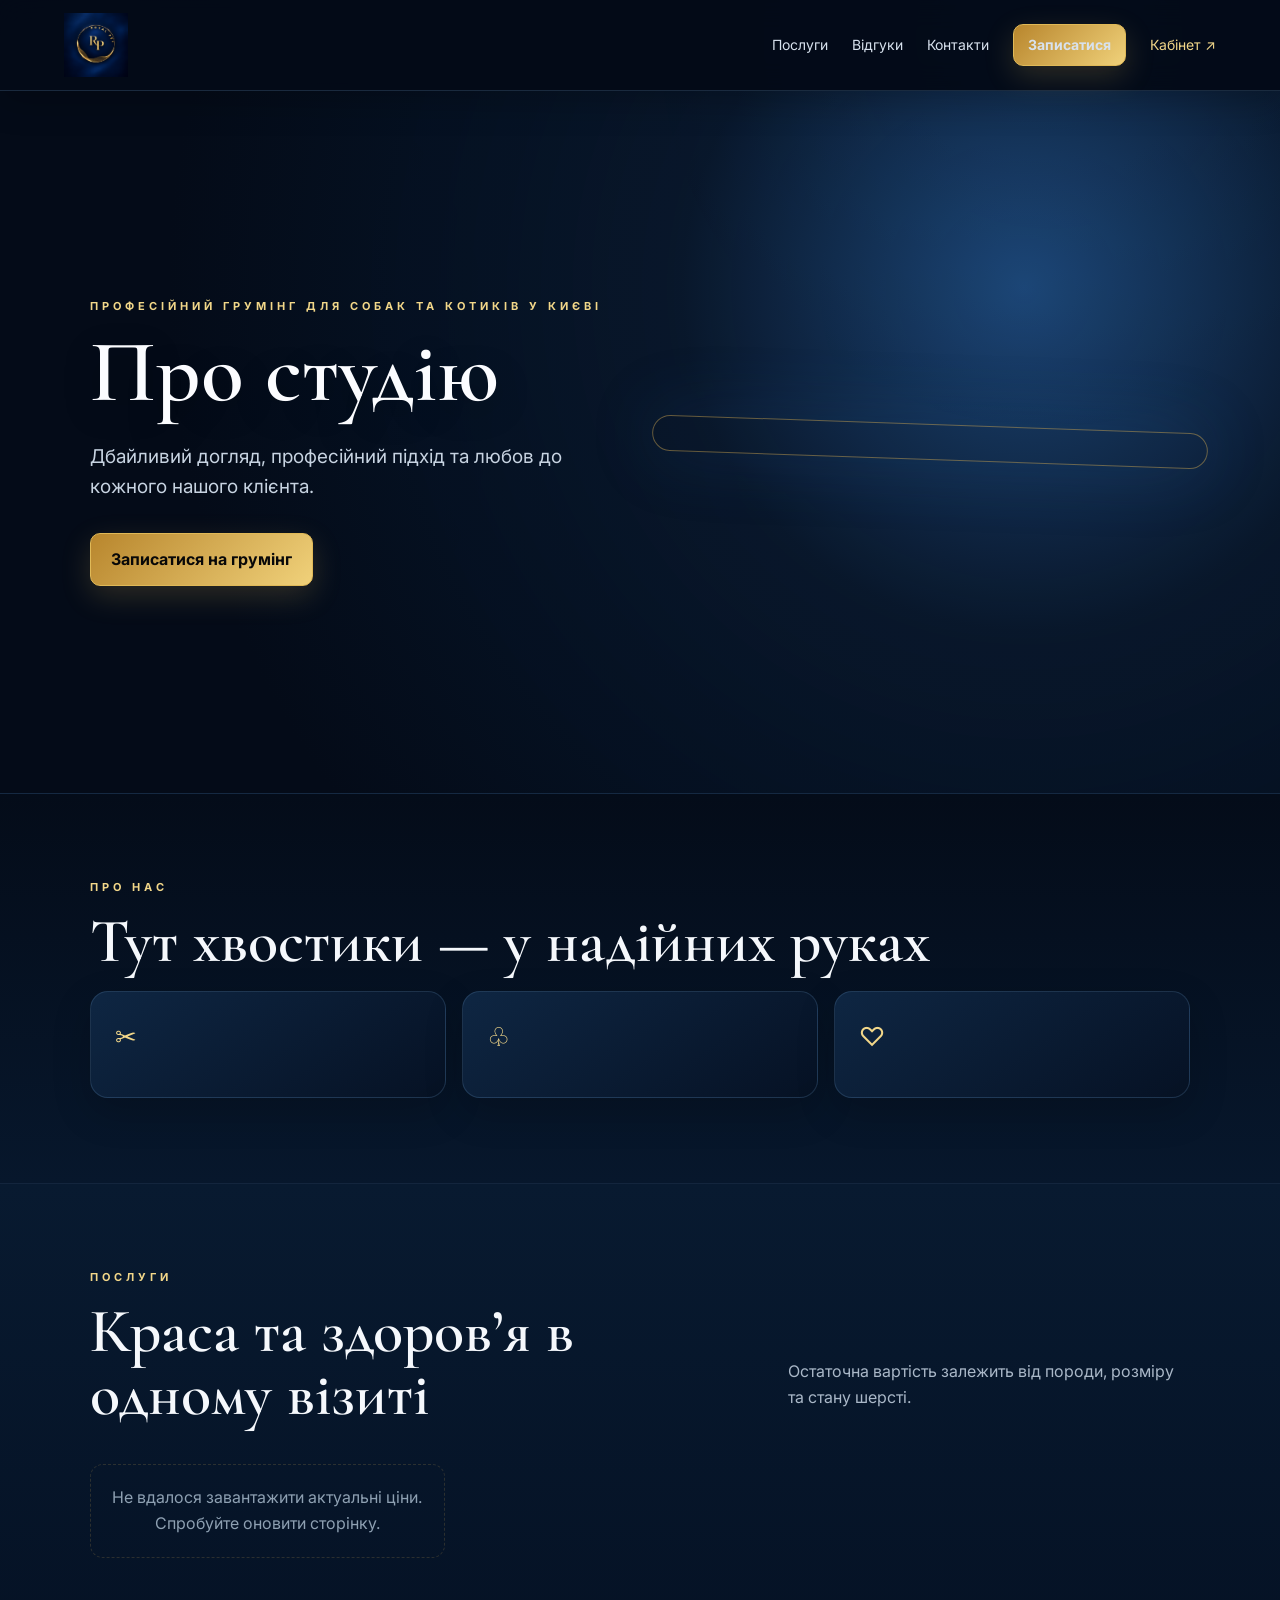
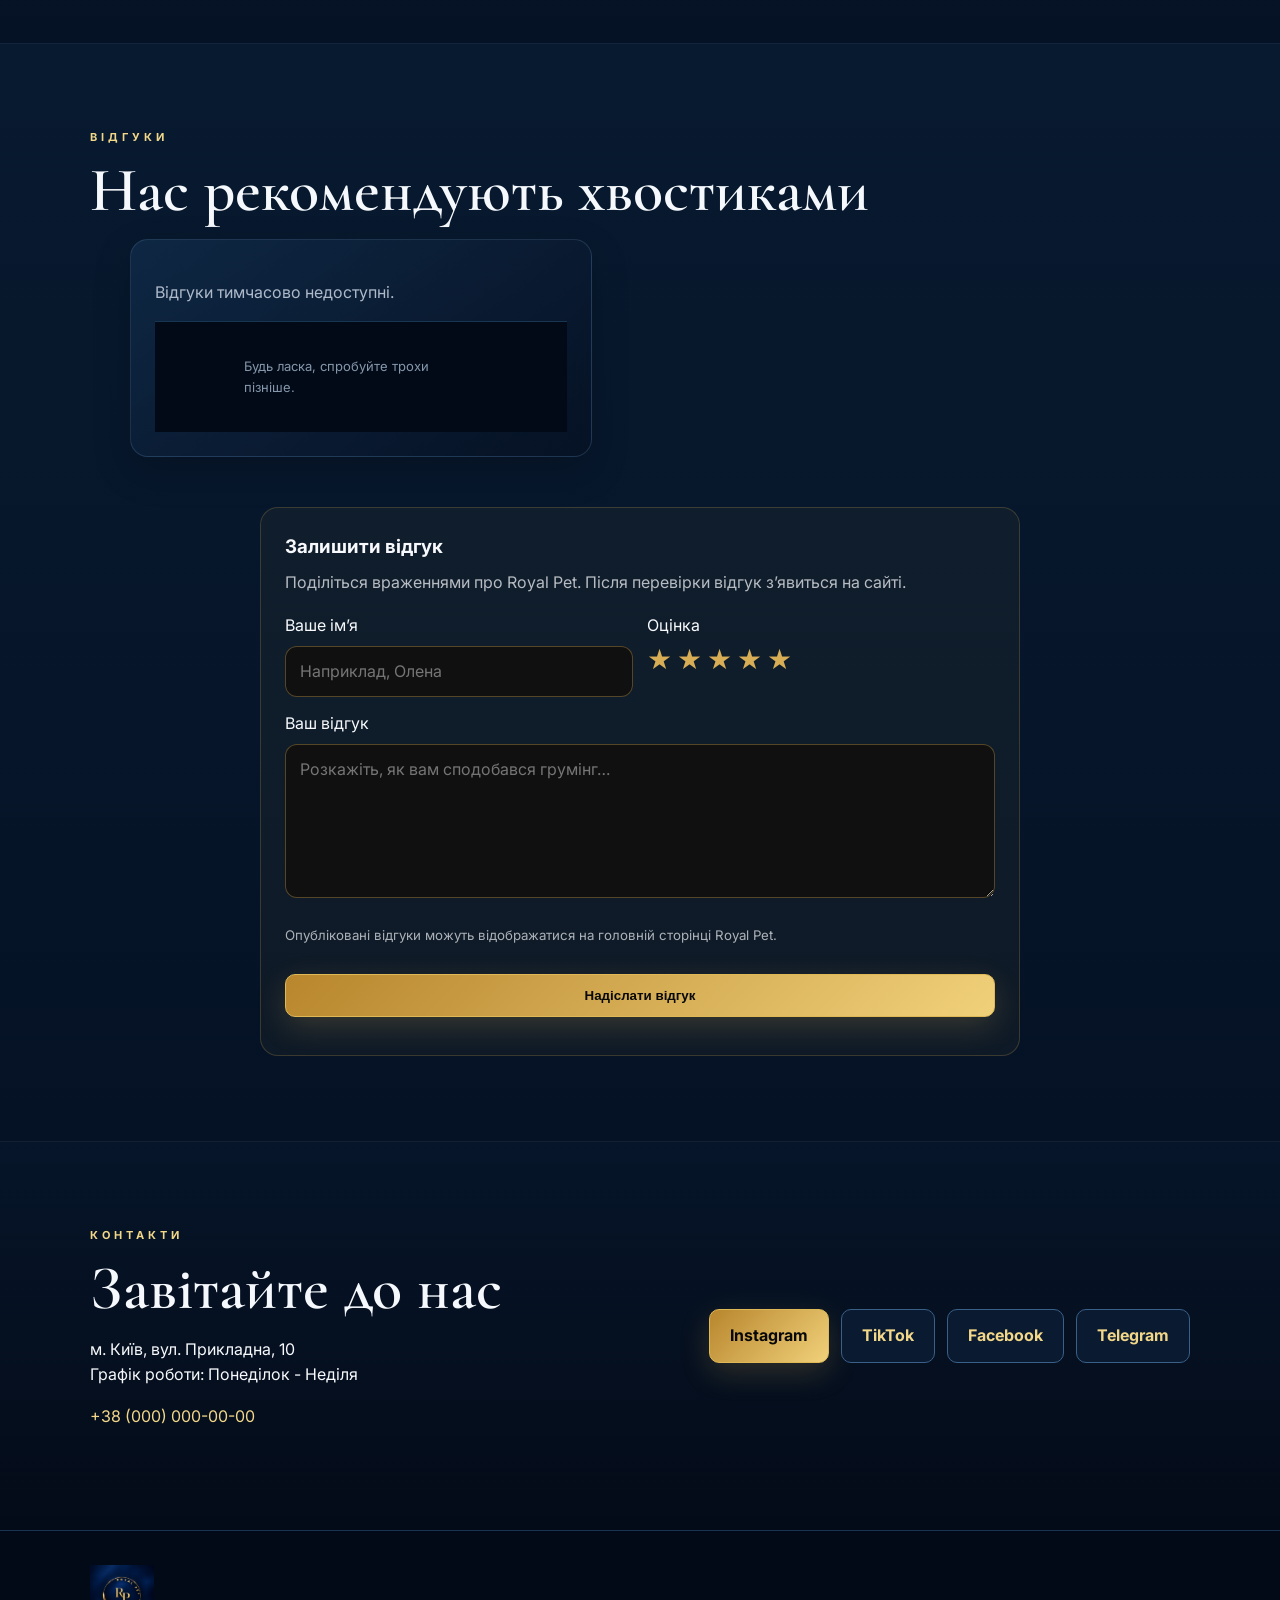
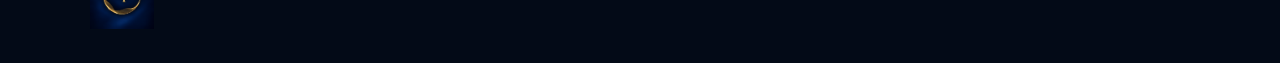
==== commit 367138c7: "Apply original Royal Pet logo presentation on main site" ====
--- a/index.html
+++ b/index.html
@@ -1 +1 @@
-<!doctype html><html lang="uk"><head><meta charset="utf-8"><meta name="viewport" content="width=device-width,initial-scale=1"><meta name="description" content="Royal Pet — професійний грумінг для собак та котиків у Києві. Дбайливий догляд, професійний підхід та запис онлайн."><meta name="theme-color" content="#040B18"><meta name="color-scheme" content="dark"><link rel="canonical" href="./"><link rel="icon" href="assets/royal-pet-logo.png?v=1" type="image/png"><title>Royal Pet — грумінг-студія для собак та котиків у Києві</title><link rel="stylesheet" href="style.css"><link rel="stylesheet" href="sapphire-home.css"><link rel="stylesheet" href="services/services-pages.css"></head><body><header class="header"><a class="logo" href="#home" aria-label="На головну"><img src="assets/royal-pet-logo.png?v=1" alt="Royal Pet" decoding="async"><span data-site-name>Royal Pet</span></a><button class="menu-button" aria-label="Відкрити меню" aria-expanded="false">☰</button><nav class="nav" aria-label="Основна навігація"><a href="#services">Послуги</a><a href="#reviews">Відгуки</a><a href="#contacts">Контакти</a><a class="button button-small" href="booking/">Записатися</a><a class="cabinet-link" href="cabinet/">Кабінет ↗</a></nav></header><main><section class="hero" id="home"><div class="hero-copy"><p class="eyebrow"><span data-home-subtitle>Професійний грумінг для собак та котиків</span> <span data-site-location>у Києві</span></p><h1 data-home-title>Грумінг, який дарує улюбленцю красу та комфорт.</h1><p class="lead" data-home-description>Дбайливий догляд, професійний підхід та любов до кожного нашого клієнта.</p><div class="hero-actions"><a class="button" data-home-button href="booking/">Записатися на грумінг</a></div></div><div class="hero-photo"><div class="hero-photo-placeholder" aria-label="Головне фото Royal Pet"></div></div></section><section class="section about" aria-labelledby="about-title"><div><p class="eyebrow" data-about-label>Про нас</p><h2 id="about-title" data-about-title>Тут хвостики — у надійних руках</h2></div><p class="section-text" data-about-text>Дбайливий догляд та професійний підхід.</p><div class="benefits"><article><div class="icon">✂</div><h3>Професійний догляд</h3><p>Акуратний грумінг з увагою до деталей.</p></article><article><div class="icon">♧</div><h3>Комфорт улюбленця</h3><p>Спокійна атмосфера та делікатний підхід.</p></article><article><div class="icon">♡</div><h3>Любов до кожного</h3><p>Піклуємося про хвостик так, як про свого.</p></article></div></section><section class="section tint" id="services" aria-labelledby="services-title"><div class="section-heading"><div><p class="eyebrow">Послуги</p><h2 id="services-title">Краса та здоров’я в одному візиті</h2></div><p>Остаточна вартість залежить від породи, розміру та стану шерсті.</p></div><div class="service-grid" data-services><article class="service-card"><div class="service-card-content"><h3>Завантаження послуг…</h3><p>Завантажуємо актуальні послуги Royal Pet.</p></div></article></div></section><section class="section testimonials tint" id="reviews" aria-labelledby="reviews-title"><p class="eyebrow">Відгуки</p><h2 id="reviews-title">Нас рекомендують хвостиками</h2><div class="review-grid" data-reviews><blockquote class="review-card"><p>Завантажуємо відгуки…</p></blockquote></div></section><section class="section contact" id="contacts" aria-labelledby="contacts-title"><div><p class="eyebrow">Контакти</p><h2 id="contacts-title">Завітайте до нас</h2><p data-contact-text>Будемо раді бачити вас та вашого улюбленця.</p><p><span data-contact-address-label>Адреса:</span> <span data-site-address>м. Київ, вул. Прикладна, 10</span><br><span data-contact-hours-label>Графік:</span> <span data-contact-hours-day>Понеділок - Неділя</span></p><p><span data-contact-phone-label>Телефон:</span> <a data-site-phone href="tel:+380000000000">+38 (000) 000-00-00</a></p></div><div class="contact-actions"><a class="button" data-site-instagram href="https://instagram.com" target="_blank" rel="noopener">Instagram</a><a class="outline-button" data-site-tiktok href="#" target="_blank" rel="noopener">TikTok</a><a class="outline-button" data-site-facebook href="#" target="_blank" rel="noopener">Facebook</a><a class="outline-button" data-site-telegram href="https://t.me" target="_blank" rel="noopener">Telegram</a></div></section></main><footer><a class="logo" href="#home"><img src="assets/royal-pet-logo.png?v=1" alt="Royal Pet" decoding="async"><span data-site-name>Royal Pet</span></a><p data-footer-text>Royal Pet — грумінг-студія</p><p data-footer-description>Професійний догляд для собак та котиків.</p><p data-footer-copyright>© Royal Pet</p></footer><script>window.ROYAL_PET_ADMIN_API='https://royal-pet-admin-api.dolanhash1.workers.dev';</script><script src="review-form.js?v=2"></script><script src="home-live-sync.js?v=7"></script><script src="home-reviews.js?v=1"></script><script src="services/home-services-tabs.js?v=7"></script><script src="mobile-site-actions.js?v=2"></script></body></html>+<!doctype html><html lang="uk"><head><meta charset="utf-8"><meta name="viewport" content="width=device-width,initial-scale=1"><meta name="description" content="Royal Pet — професійний грумінг для собак та котиків у Києві. Дбайливий догляд, професійний підхід та запис онлайн."><meta name="theme-color" content="#040B18"><meta name="color-scheme" content="dark"><link rel="canonical" href="./"><link rel="icon" href="assets/royal-pet-logo.png?v=1" type="image/png"><title>Royal Pet — грумінг-студія для собак та котиків у Києві</title><link rel="stylesheet" href="style.css"><link rel="stylesheet" href="sapphire-home.css"><link rel="stylesheet" href="services/services-pages.css"><link rel="stylesheet" href="logo-original.css?v=1"></head><body><header class="header"><a class="logo" href="#home" aria-label="На головну"><img src="assets/royal-pet-logo.png?v=1" alt="Royal Pet" decoding="async"><span data-site-name>Royal Pet</span></a><button class="menu-button" aria-label="Відкрити меню" aria-expanded="false">☰</button><nav class="nav" aria-label="Основна навігація"><a href="#services">Послуги</a><a href="#reviews">Відгуки</a><a href="#contacts">Контакти</a><a class="button button-small" href="booking/">Записатися</a><a class="cabinet-link" href="cabinet/">Кабінет ↗</a></nav></header><main><section class="hero" id="home"><div class="hero-copy"><p class="eyebrow"><span data-home-subtitle>Професійний грумінг для собак та котиків</span> <span data-site-location>у Києві</span></p><h1 data-home-title>Грумінг, який дарує улюбленцю красу та комфорт.</h1><p class="lead" data-home-description>Дбайливий догляд, професійний підхід та любов до кожного нашого клієнта.</p><div class="hero-actions"><a class="button" data-home-button href="booking/">Записатися на грумінг</a></div></div><div class="hero-photo"><div class="hero-photo-placeholder" aria-label="Головне фото Royal Pet"></div></div></section><section class="section about" aria-labelledby="about-title"><div><p class="eyebrow" data-about-label>Про нас</p><h2 id="about-title" data-about-title>Тут хвостики — у надійних руках</h2></div><p class="section-text" data-about-text>Дбайливий догляд та професійний підхід.</p><div class="benefits"><article><div class="icon">✂</div><h3>Професійний догляд</h3><p>Акуратний грумінг з увагою до деталей.</p></article><article><div class="icon">♧</div><h3>Комфорт улюбленця</h3><p>Спокійна атмосфера та делікатний підхід.</p></article><article><div class="icon">♡</div><h3>Любов до кожного</h3><p>Піклуємося про хвостик так, як про свого.</p></article></div></section><section class="section tint" id="services" aria-labelledby="services-title"><div class="section-heading"><div><p class="eyebrow">Послуги</p><h2 id="services-title">Краса та здоров’я в одному візиті</h2></div><p>Остаточна вартість залежить від породи, розміру та стану шерсті.</p></div><div class="service-grid" data-services><article class="service-card"><div class="service-card-content"><h3>Завантаження послуг…</h3><p>Завантажуємо актуальні послуги Royal Pet.</p></div></article></div></section><section class="section testimonials tint" id="reviews" aria-labelledby="reviews-title"><p class="eyebrow">Відгуки</p><h2 id="reviews-title">Нас рекомендують хвостиками</h2><div class="review-grid" data-reviews><blockquote class="review-card"><p>Завантажуємо відгуки…</p></blockquote></div></section><section class="section contact" id="contacts" aria-labelledby="contacts-title"><div><p class="eyebrow">Контакти</p><h2 id="contacts-title">Завітайте до нас</h2><p data-contact-text>Будемо раді бачити вас та вашого улюбленця.</p><p><span data-contact-address-label>Адреса:</span> <span data-site-address>м. Київ, вул. Прикладна, 10</span><br><span data-contact-hours-label>Графік:</span> <span data-contact-hours-day>Понеділок - Неділя</span></p><p><span data-contact-phone-label>Телефон:</span> <a data-site-phone href="tel:+380000000000">+38 (000) 000-00-00</a></p></div><div class="contact-actions"><a class="button" data-site-instagram href="https://instagram.com" target="_blank" rel="noopener">Instagram</a><a class="outline-button" data-site-tiktok href="#" target="_blank" rel="noopener">TikTok</a><a class="outline-button" data-site-facebook href="#" target="_blank" rel="noopener">Facebook</a><a class="outline-button" data-site-telegram href="https://t.me" target="_blank" rel="noopener">Telegram</a></div></section></main><footer><a class="logo" href="#home"><img src="assets/royal-pet-logo.png?v=1" alt="Royal Pet" decoding="async"><span data-site-name>Royal Pet</span></a><p data-footer-text>Royal Pet — грумінг-студія</p><p data-footer-description>Професійний догляд для собак та котиків.</p><p data-footer-copyright>© Royal Pet</p></footer><script>window.ROYAL_PET_ADMIN_API='https://royal-pet-admin-api.dolanhash1.workers.dev';</script><script src="review-form.js?v=2"></script><script src="home-live-sync.js?v=7"></script><script src="home-reviews.js?v=1"></script><script src="services/home-services-tabs.js?v=7"></script><script src="mobile-site-actions.js?v=2"></script></body></html>
--- a/logo-original.css
+++ b/logo-original.css
@@ -0,0 +1,10 @@
+/* Royal Pet — original logo artwork
+   The image itself is not altered. This stylesheet only controls placement/size. */
+.logo{gap:0;display:inline-flex;align-items:center}
+.logo img{width:64px;height:64px;display:block;flex:0 0 64px;object-fit:contain;border-radius:0}
+.logo span[data-site-name]{display:none}
+footer .logo img{width:64px;height:64px;flex-basis:64px}
+@media(max-width:650px){
+  .logo img{width:54px;height:54px;flex-basis:54px}
+  footer .logo img{width:54px;height:54px;flex-basis:54px}
+}
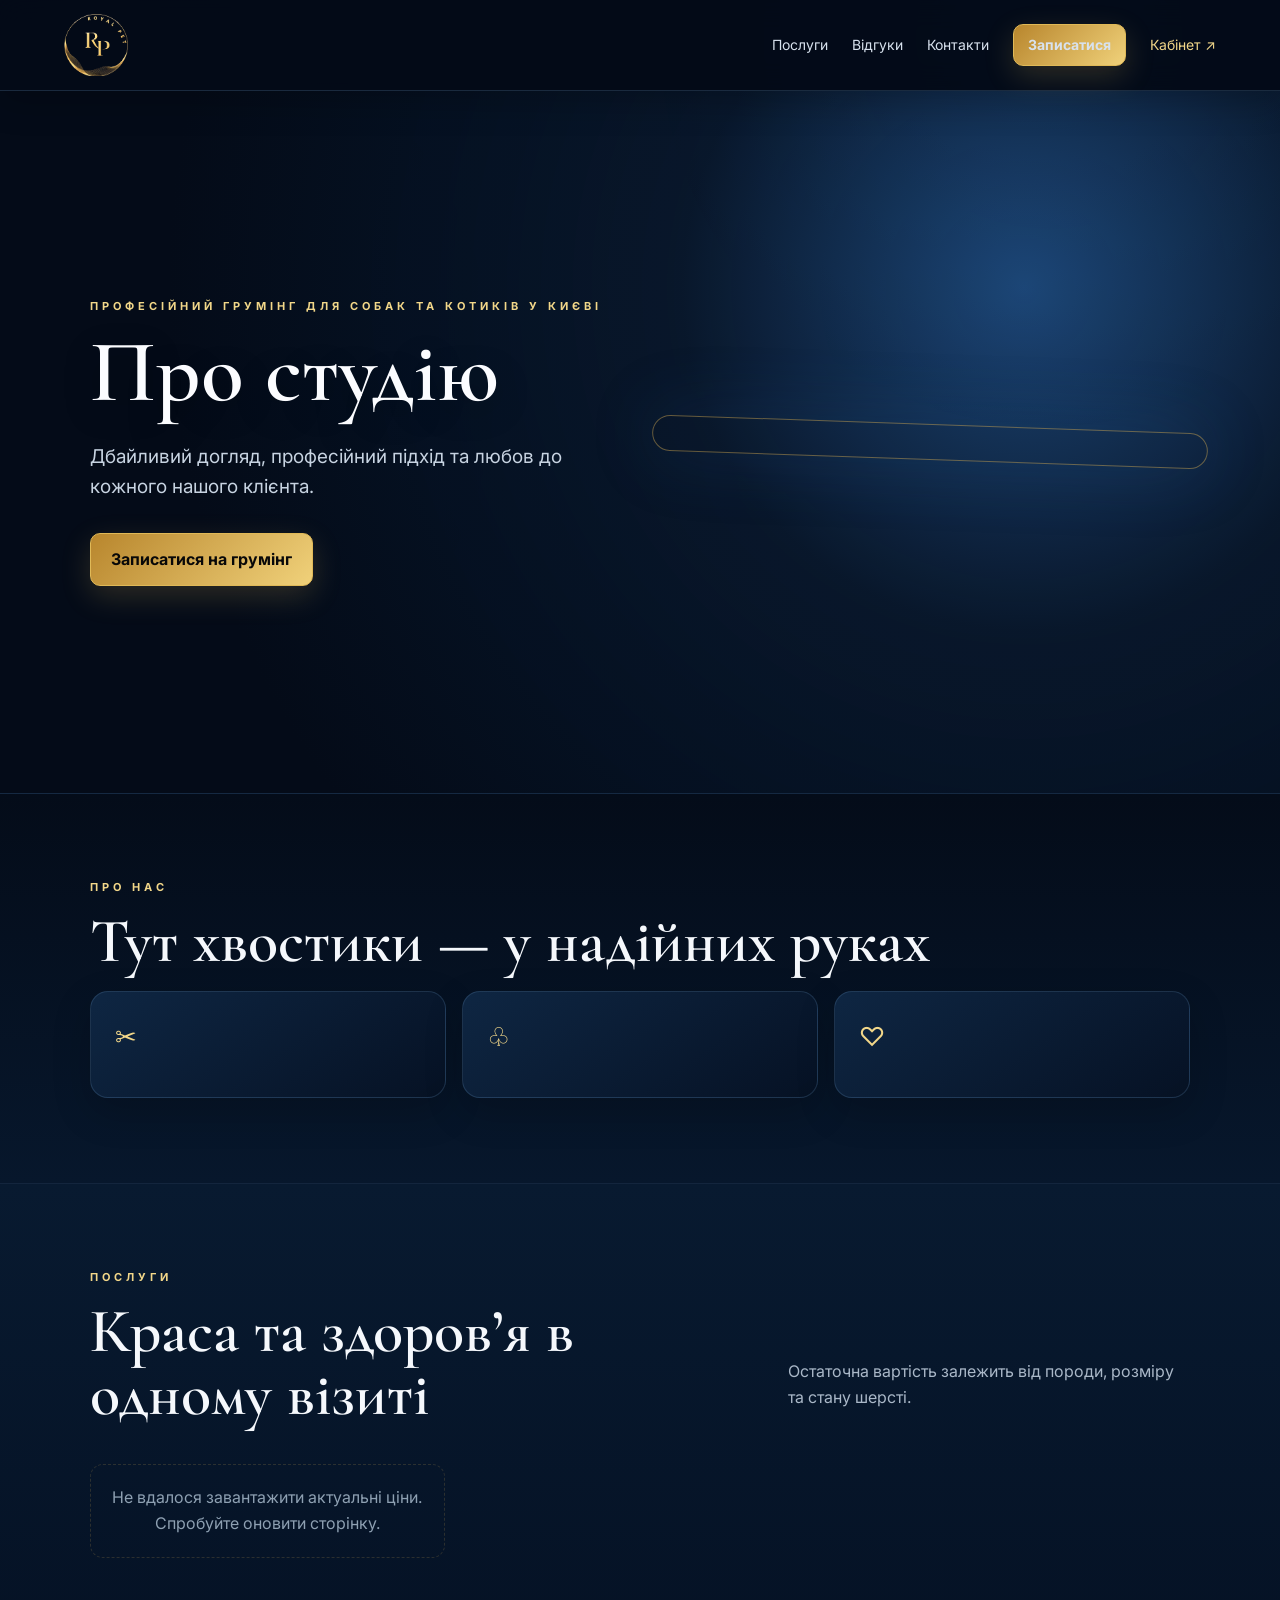
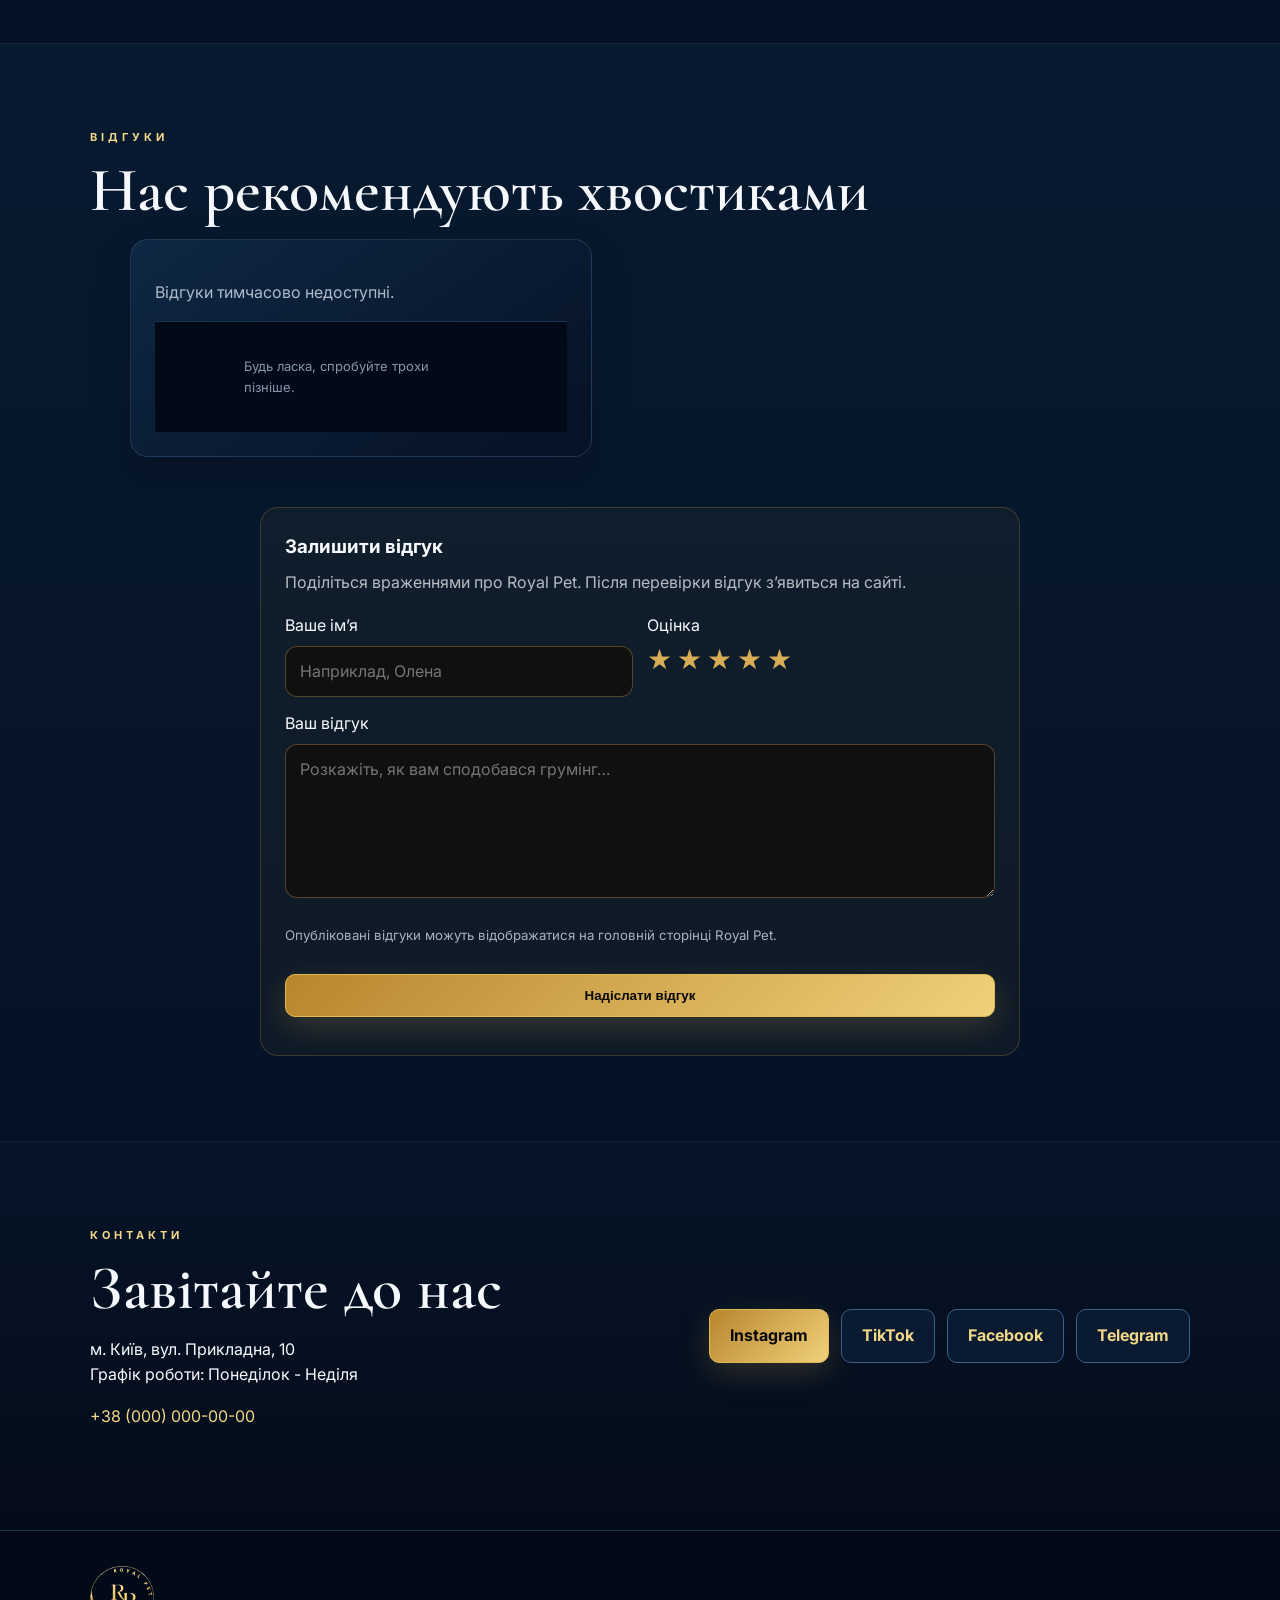
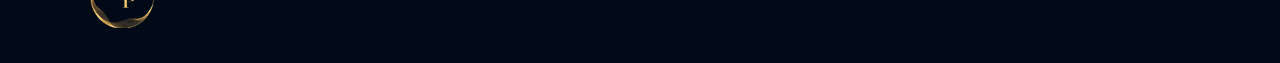
==== commit 9a59e542: "Force mobile service title layout without changing desktop" ====
--- a/index.html
+++ b/index.html
@@ -1 +1 @@
-<!doctype html><html lang="uk"><head><meta charset="utf-8"><meta name="viewport" content="width=device-width,initial-scale=1"><meta name="description" content="Royal Pet — професійний грумінг для собак та котиків у Києві. Дбайливий догляд, професійний підхід та запис онлайн."><meta name="theme-color" content="#040B18"><meta name="color-scheme" content="dark"><link rel="canonical" href="./"><link rel="icon" href="assets/royal-pet-logo.png?v=1" type="image/png"><title>Royal Pet — грумінг-студія для собак та котиків у Києві</title><link rel="stylesheet" href="style.css"><link rel="stylesheet" href="sapphire-home.css"><link rel="stylesheet" href="services/services-pages.css"><link rel="stylesheet" href="logo-original.css?v=1"></head><body><header class="header"><a class="logo" href="#home" aria-label="На головну"><img src="assets/royal-pet-logo.png?v=1" alt="Royal Pet" decoding="async"><span data-site-name>Royal Pet</span></a><button class="menu-button" aria-label="Відкрити меню" aria-expanded="false">☰</button><nav class="nav" aria-label="Основна навігація"><a href="#services">Послуги</a><a href="#reviews">Відгуки</a><a href="#contacts">Контакти</a><a class="button button-small" href="booking/">Записатися</a><a class="cabinet-link" href="cabinet/">Кабінет ↗</a></nav></header><main><section class="hero" id="home"><div class="hero-copy"><p class="eyebrow"><span data-home-subtitle>Професійний грумінг для собак та котиків</span> <span data-site-location>у Києві</span></p><h1 data-home-title>Грумінг, який дарує улюбленцю красу та комфорт.</h1><p class="lead" data-home-description>Дбайливий догляд, професійний підхід та любов до кожного нашого клієнта.</p><div class="hero-actions"><a class="button" data-home-button href="booking/">Записатися на грумінг</a></div></div><div class="hero-photo"><div class="hero-photo-placeholder" aria-label="Головне фото Royal Pet"></div></div></section><section class="section about" aria-labelledby="about-title"><div><p class="eyebrow" data-about-label>Про нас</p><h2 id="about-title" data-about-title>Тут хвостики — у надійних руках</h2></div><p class="section-text" data-about-text>Дбайливий догляд та професійний підхід.</p><div class="benefits"><article><div class="icon">✂</div><h3>Професійний догляд</h3><p>Акуратний грумінг з увагою до деталей.</p></article><article><div class="icon">♧</div><h3>Комфорт улюбленця</h3><p>Спокійна атмосфера та делікатний підхід.</p></article><article><div class="icon">♡</div><h3>Любов до кожного</h3><p>Піклуємося про хвостик так, як про свого.</p></article></div></section><section class="section tint" id="services" aria-labelledby="services-title"><div class="section-heading"><div><p class="eyebrow">Послуги</p><h2 id="services-title">Краса та здоров’я в одному візиті</h2></div><p>Остаточна вартість залежить від породи, розміру та стану шерсті.</p></div><div class="service-grid" data-services><article class="service-card"><div class="service-card-content"><h3>Завантаження послуг…</h3><p>Завантажуємо актуальні послуги Royal Pet.</p></div></article></div></section><section class="section testimonials tint" id="reviews" aria-labelledby="reviews-title"><p class="eyebrow">Відгуки</p><h2 id="reviews-title">Нас рекомендують хвостиками</h2><div class="review-grid" data-reviews><blockquote class="review-card"><p>Завантажуємо відгуки…</p></blockquote></div></section><section class="section contact" id="contacts" aria-labelledby="contacts-title"><div><p class="eyebrow">Контакти</p><h2 id="contacts-title">Завітайте до нас</h2><p data-contact-text>Будемо раді бачити вас та вашого улюбленця.</p><p><span data-contact-address-label>Адреса:</span> <span data-site-address>м. Київ, вул. Прикладна, 10</span><br><span data-contact-hours-label>Графік:</span> <span data-contact-hours-day>Понеділок - Неділя</span></p><p><span data-contact-phone-label>Телефон:</span> <a data-site-phone href="tel:+380000000000">+38 (000) 000-00-00</a></p></div><div class="contact-actions"><a class="button" data-site-instagram href="https://instagram.com" target="_blank" rel="noopener">Instagram</a><a class="outline-button" data-site-tiktok href="#" target="_blank" rel="noopener">TikTok</a><a class="outline-button" data-site-facebook href="#" target="_blank" rel="noopener">Facebook</a><a class="outline-button" data-site-telegram href="https://t.me" target="_blank" rel="noopener">Telegram</a></div></section></main><footer><a class="logo" href="#home"><img src="assets/royal-pet-logo.png?v=1" alt="Royal Pet" decoding="async"><span data-site-name>Royal Pet</span></a><p data-footer-text>Royal Pet — грумінг-студія</p><p data-footer-description>Професійний догляд для собак та котиків.</p><p data-footer-copyright>© Royal Pet</p></footer><script>window.ROYAL_PET_ADMIN_API='https://royal-pet-admin-api.dolanhash1.workers.dev';</script><script src="review-form.js?v=2"></script><script src="home-live-sync.js?v=7"></script><script src="home-reviews.js?v=1"></script><script src="services/home-services-tabs.js?v=7"></script><script src="mobile-site-actions.js?v=2"></script></body></html>+<!doctype html><html lang="uk"><head><meta charset="utf-8"><meta name="viewport" content="width=device-width,initial-scale=1"><meta name="description" content="Royal Pet — професійний грумінг для собак та котиків у Києві. Дбайливий догляд, професійний підхід та запис онлайн."><meta name="theme-color" content="#040B18"><meta name="color-scheme" content="dark"><link rel="canonical" href="./"><link rel="icon" href="assets/royal-pet-logo.png?v=1" type="image/png"><title>Royal Pet — грумінг-студія для собак та котиків у Києві</title><link rel="stylesheet" href="style.css"><link rel="stylesheet" href="sapphire-home.css"><link rel="stylesheet" href="services/services-pages.css"><link rel="stylesheet" href="logo-original.css?v=1"><link rel="stylesheet" href="mobile-service-fix.css?v=1"></head><body><header class="header"><a class="logo" href="#home" aria-label="На головну"><img src="assets/royal-pet-logo.png?v=1" alt="Royal Pet" decoding="async"><span data-site-name>Royal Pet</span></a><button class="menu-button" aria-label="Відкрити меню" aria-expanded="false">☰</button><nav class="nav" aria-label="Основна навігація"><a href="#services">Послуги</a><a href="#reviews">Відгуки</a><a href="#contacts">Контакти</a><a class="button button-small" href="booking/">Записатися</a><a class="cabinet-link" href="cabinet/">Кабінет ↗</a></nav></header><main><section class="hero" id="home"><div class="hero-copy"><p class="eyebrow"><span data-home-subtitle>Професійний грумінг для собак та котиків</span> <span data-site-location>у Києві</span></p><h1 data-home-title>Грумінг, який дарує улюбленцю красу та комфорт.</h1><p class="lead" data-home-description>Дбайливий догляд, професійний підхід та любов до кожного нашого клієнта.</p><div class="hero-actions"><a class="button" data-home-button href="booking/">Записатися на грумінг</a></div></div><div class="hero-photo"><div class="hero-photo-placeholder" aria-label="Головне фото Royal Pet"></div></div></section><section class="section about" aria-labelledby="about-title"><div><p class="eyebrow" data-about-label>Про нас</p><h2 id="about-title" data-about-title>Тут хвостики — у надійних руках</h2></div><p class="section-text" data-about-text>Дбайливий догляд та професійний підхід.</p><div class="benefits"><article><div class="icon">✂</div><h3>Професійний догляд</h3><p>Акуратний грумінг з увагою до деталей.</p></article><article><div class="icon">♧</div><h3>Комфорт улюбленця</h3><p>Спокійна атмосфера та делікатний підхід.</p></article><article><div class="icon">♡</div><h3>Любов до кожного</h3><p>Піклуємося про хвостик так, як про свого.</p></article></div></section><section class="section tint" id="services" aria-labelledby="services-title"><div class="section-heading"><div><p class="eyebrow">Послуги</p><h2 id="services-title">Краса та здоров’я в одному візиті</h2></div><p>Остаточна вартість залежить від породи, розміру та стану шерсті.</p></div><div class="service-grid" data-services><article class="service-card"><div class="service-card-content"><h3>Завантаження послуг…</h3><p>Завантажуємо актуальні послуги Royal Pet.</p></div></article></div></section><section class="section testimonials tint" id="reviews" aria-labelledby="reviews-title"><p class="eyebrow">Відгуки</p><h2 id="reviews-title">Нас рекомендують хвостиками</h2><div class="review-grid" data-reviews><blockquote class="review-card"><p>Завантажуємо відгуки…</p></blockquote></div></section><section class="section contact" id="contacts" aria-labelledby="contacts-title"><div><p class="eyebrow">Контакти</p><h2 id="contacts-title">Завітайте до нас</h2><p data-contact-text>Будемо раді бачити вас та вашого улюбленця.</p><p><span data-contact-address-label>Адреса:</span> <span data-site-address>м. Київ, вул. Прикладна, 10</span><br><span data-contact-hours-label>Графік:</span> <span data-contact-hours-day>Понеділок - Неділя</span></p><p><span data-contact-phone-label>Телефон:</span> <a data-site-phone href="tel:+380000000000">+38 (000) 000-00-00</a></p></div><div class="contact-actions"><a class="button" data-site-instagram href="https://instagram.com" target="_blank" rel="noopener">Instagram</a><a class="outline-button" data-site-tiktok href="#" target="_blank" rel="noopener">TikTok</a><a class="outline-button" data-site-facebook href="#" target="_blank" rel="noopener">Facebook</a><a class="outline-button" data-site-telegram href="https://t.me" target="_blank" rel="noopener">Telegram</a></div></section></main><footer><a class="logo" href="#home"><img src="assets/royal-pet-logo.png?v=1" alt="Royal Pet" decoding="async"><span data-site-name>Royal Pet</span></a><p data-footer-text>Royal Pet — грумінг-студія</p><p data-footer-description>Професійний догляд для собак та котиків.</p><p data-footer-copyright>© Royal Pet</p></footer><script>window.ROYAL_PET_ADMIN_API='https://royal-pet-admin-api.dolanhash1.workers.dev';</script><script src="review-form.js?v=2"></script><script src="home-live-sync.js?v=7"></script><script src="home-reviews.js?v=1"></script><script src="services/home-services-tabs.js?v=8"></script><script src="mobile-site-actions.js?v=2"></script></body></html>
--- a/sapphire-home.css
+++ b/sapphire-home.css
@@ -1 +1 @@
-:root{--rp-sapphire:#040B18;--rp-navy:#07152A;--rp-blue:#0D2744;--rp-blue2:#153A63;--rp-line:#294B6D;--rp-gold:#D7AD55;--rp-gold2:#F2D789;--rp-white:#F7F9FC;--rp-muted:#AAB8C8}body{background:var(--rp-sapphire)!important;color:var(--rp-white)!important}body:before{content:"";position:fixed;inset:0;pointer-events:none;z-index:-1;background:radial-gradient(circle at 82% 4%,rgba(35,88,150,.18),transparent 29%),radial-gradient(circle at 8% 42%,rgba(22,58,100,.11),transparent 31%)}.header{background:rgba(4,11,24,.9)!important;border-bottom-color:rgba(103,146,187,.24)!important;box-shadow:0 10px 35px rgba(0,0,0,.22)}.nav a{color:#D8E2EE}.nav a:hover,.logo,.cabinet-link{color:var(--rp-gold2)!important}.menu-button{background:#091A31!important;border-color:#355A82!important;color:var(--rp-gold2)!important}.hero{background:radial-gradient(circle at 80% 28%,rgba(36,89,149,.74),rgba(12,31,55,.62) 30%,rgba(5,17,34,.96) 54%,#040B18 75%)!important}.hero h1{color:#FBFCFF;text-shadow:0 10px 34px rgba(0,0,0,.28)}.lead{color:#C7D3E1}.hero-photo:before{border-color:rgba(215,173,85,.45);box-shadow:0 0 70px rgba(35,88,150,.24)}.hero-photo img{border-color:rgba(131,165,201,.2);box-shadow:0 24px 70px rgba(0,0,0,.38)}.section{border-top-color:rgba(78,116,153,.2)!important}.about{background:linear-gradient(180deg,#040C19,#07172C)!important}.tint{background:linear-gradient(180deg,#081A30,#051225)!important}.section h2{color:#F5F8FC}.section-text,.section-heading>p{color:var(--rp-muted)}.benefits article,.service-card,.review-card,.portfolio-card{background:linear-gradient(145deg,rgba(15,40,69,.95),rgba(6,18,36,.98))!important;border-color:rgba(75,112,151,.32)!important;box-shadow:0 14px 38px rgba(0,0,0,.18)}.benefits article:hover{border-color:rgba(215,173,85,.32)!important;transform:translateY(-3px)}.benefits h3,.service-card h3{color:#F0F4F9}.benefits p,.service-card p,.review-card p,.portfolio-card p{color:#AEBACA}.service-card-image{background:#071629}.service-card strong,.review-stars,.eyebrow,.benefits .icon{color:var(--rp-gold2)!important}.service-card-meta{color:#8CA1B7}.portfolio-card{overflow:hidden}.booking{background:radial-gradient(circle at 10% 20%,rgba(33,81,137,.58),transparent 36%),linear-gradient(135deg,#07162C,#040F20)!important}.booking-intro .note{color:#879AAD}.booking-form input,.booking-form textarea,.booking-form select{background:#061426!important;border-color:#2A4C6D!important;color:#F4F7FB!important}.booking-form input:focus,.booking-form textarea:focus,.booking-form select:focus{border-color:#7194B7!important;box-shadow:0 0 0 3px rgba(80,123,166,.12)}.booking-form fieldset{background:rgba(9,30,55,.5);border-color:rgba(74,111,151,.36)}.outline-button{background:#091A31!important;border-color:#3A6088!important;color:var(--rp-gold2)!important}.contact{background:linear-gradient(180deg,#061529,#040B18)!important}.contact-actions .outline-button:hover,.outline-button:hover{border-color:var(--rp-gold)!important}.contact a[data-site-phone]{color:var(--rp-gold2)!important}footer{background:#030A17!important;border-top-color:#183552!important;color:#8497AB!important}.home-animal-tab{background:linear-gradient(145deg,#0D2744,#07172C)!important;border-color:#2C4D6E!important;color:#AEBCCE!important}.home-animal-tab.active{background:linear-gradient(145deg,#184574,#0A1D34)!important;border-color:rgba(215,173,85,.58)!important;color:var(--rp-gold2)!important;box-shadow:0 12px 28px rgba(0,0,0,.24)}.home-dog-group{background:linear-gradient(145deg,#0E2948,#06182F)!important;border-color:rgba(76,113,152,.36)!important}.home-dog-group.open{border-color:rgba(215,173,85,.38)!important}.home-dog-group-panel{background:rgba(3,12,24,.38)!important;border-top-color:rgba(74,110,150,.22)!important}.home-service-item{background:linear-gradient(145deg,#112F50,#07182F)!important;border-color:rgba(78,115,153,.3)!important}.home-service-body h4{color:#F0F4F9!important}.home-service-body p{color:#9FB0C1!important}.home-dog-group-btn b{color:#F0F4F9!important}.home-dog-group-btn small{color:#94A8BB!important}.home-dog-group-count{background:rgba(215,173,85,.09)!important;border-color:rgba(215,173,85,.22)!important;color:var(--rp-gold)!important}.home-service-empty{color:#8EA0B2!important;border-color:rgba(215,173,85,.18)!important}.button{box-shadow:0 10px 30px rgba(215,173,85,.2)!important}@media(max-width:650px){.nav{background:#061426!important;border-bottom-color:#274967!important}.header{background:rgba(4,11,24,.96)!important}.hero,.section{padding-left:18px;padding-right:18px}.home-animal-tab{padding:12px 10px}.hero-photo img{box-shadow:0 18px 45px rgba(0,0,0,.35)}}
+:root{--rp-sapphire:#040B18;--rp-navy:#07152A;--rp-blue:#0D2744;--rp-blue2:#153A63;--rp-line:#294B6D;--rp-gold:#D7AD55;--rp-gold2:#F2D789;--rp-white:#F7F9FC;--rp-muted:#AAB8C8}body{background:var(--rp-sapphire)!important;color:var(--rp-white)!important}body:before{content:"";position:fixed;inset:0;pointer-events:none;z-index:-1;background:radial-gradient(circle at 82% 4%,rgba(35,88,150,.18),transparent 29%),radial-gradient(circle at 8% 42%,rgba(22,58,100,.11),transparent 31%)}.header{background:rgba(4,11,24,.9)!important;border-bottom-color:rgba(103,146,187,.24)!important;box-shadow:0 10px 35px rgba(0,0,0,.22)}.nav a{color:#D8E2EE}.nav a:hover,.logo,.cabinet-link{color:var(--rp-gold2)!important}.menu-button{background:#091A31!important;border-color:#355A82!important;color:var(--rp-gold2)!important}.hero{background:radial-gradient(circle at 80% 28%,rgba(36,89,149,.74),rgba(12,31,55,.62) 30%,rgba(5,17,34,.96) 54%,#040B18 75%)!important}.hero h1{color:#FBFCFF;text-shadow:0 10px 34px rgba(0,0,0,.28)}.lead{color:#C7D3E1}.hero-photo:before{border-color:rgba(215,173,85,.45);box-shadow:0 0 70px rgba(35,88,150,.24)}.hero-photo img{border-color:rgba(131,165,201,.2);box-shadow:0 24px 70px rgba(0,0,0,.38)}.section{border-top-color:rgba(78,116,153,.2)!important}.about{background:linear-gradient(180deg,#040C19,#07172C)!important}.tint{background:linear-gradient(180deg,#081A30,#051225)!important}.section h2{color:#F5F8FC}.section-text,.section-heading>p{color:var(--rp-muted)}.benefits article,.service-card,.review-card,.portfolio-card{background:linear-gradient(145deg,rgba(15,40,69,.95),rgba(6,18,36,.98))!important;border-color:rgba(75,112,151,.32)!important;box-shadow:0 14px 38px rgba(0,0,0,.18)}.benefits article:hover{border-color:rgba(215,173,85,.32)!important;transform:translateY(-3px)}.benefits h3,.service-card h3{color:#F0F4F9}.benefits p,.service-card p,.review-card p,.portfolio-card p{color:#AEBACA}.service-card-image{background:#071629}.service-card strong,.review-stars,.eyebrow,.benefits .icon{color:var(--rp-gold2)!important}.service-card-meta{color:#8CA1B7}.portfolio-card{overflow:hidden}.booking{background:radial-gradient(circle at 10% 20%,rgba(33,81,137,.58),transparent 36%),linear-gradient(135deg,#07162C,#040F20)!important}.booking-intro .note{color:#879AAD}.booking-form input,.booking-form textarea,.booking-form select{background:#061426!important;border-color:#2A4C6D!important;color:#F4F7FB!important}.booking-form input:focus,.booking-form textarea:focus,.booking-form select:focus{border-color:#7194B7!important;box-shadow:0 0 0 3px rgba(80,123,166,.12)}.booking-form fieldset{background:rgba(9,30,55,.5);border-color:rgba(74,111,151,.36)}.outline-button{background:#091A31!important;border-color:#3A6088!important;color:var(--rp-gold2)!important}.contact{background:linear-gradient(180deg,#061529,#040B18)!important}.contact-actions .outline-button:hover,.outline-button:hover{border-color:var(--rp-gold)!important}.contact a[data-site-phone]{color:var(--rp-gold2)!important}footer{background:#030A17!important;border-top-color:#183552!important;color:#8497AB!important}.home-animal-tab{background:linear-gradient(145deg,#0D2744,#07172C)!important;border-color:#2C4D6E!important;color:#AEBCCE!important}.home-animal-tab.active{background:linear-gradient(145deg,#184574,#0A1D34)!important;border-color:rgba(215,173,85,.58)!important;color:var(--rp-gold2)!important;box-shadow:0 12px 28px rgba(0,0,0,.24)}.home-dog-group{background:linear-gradient(145deg,#0E2948,#06182F)!important;border-color:rgba(76,113,152,.36)!important}.home-dog-group.open{border-color:rgba(215,173,85,.38)!important}.home-dog-group-panel{background:rgba(3,12,24,.38)!important;border-top-color:rgba(74,110,150,.22)!important}.home-service-item{background:linear-gradient(145deg,#112F50,#07182F)!important;border-color:rgba(78,115,153,.3)!important}.home-service-body h4{color:#F0F4F9!important}.home-service-body p{color:#9FB0C1!important}.home-dog-group-btn b{color:#F0F4F9!important}.home-dog-group-btn small{color:#94A8BB!important}.home-dog-group-count{background:rgba(215,173,85,.09)!important;border-color:rgba(215,173,85,.22)!important;color:var(--rp-gold)!important}.home-service-empty{color:#8EA0B2!important;border-color:rgba(215,173,85,.18)!important}.button{box-shadow:0 10px 30px rgba(215,173,85,.2)!important}@media(max-width:650px){.nav{background:#061426!important}.header{background:rgba(4,11,24,.96)!important}.hero,.section{padding-left:18px;padding-right:18px}.home-animal-tab{padding:12px 10px}.hero-photo img{box-shadow:0 18px 45px rgba(0,0,0,.35)}}
--- a/mobile-service-fix.css
+++ b/mobile-service-fix.css
@@ -0,0 +1,6 @@
+@media (max-width:650px){
+  .home-service-item .home-service-body{min-width:0!important;width:auto!important;display:block!important;}
+  .home-service-item .home-service-top{display:flex!important;flex-direction:column!important;align-items:stretch!important;width:100%!important;min-width:0!important;gap:7px!important;}
+  .home-service-item .home-service-body h4{display:block!important;width:100%!important;max-width:none!important;margin:0!important;padding:0!important;text-align:right!important;white-space:nowrap!important;overflow:hidden!important;text-overflow:ellipsis!important;word-break:normal!important;overflow-wrap:normal!important;line-break:auto!important;writing-mode:horizontal-tb!important;}
+  .home-service-item .home-service-price{display:inline-flex!important;align-self:flex-end!important;width:max-content!important;max-width:100%!important;white-space:nowrap!important;}
+}
